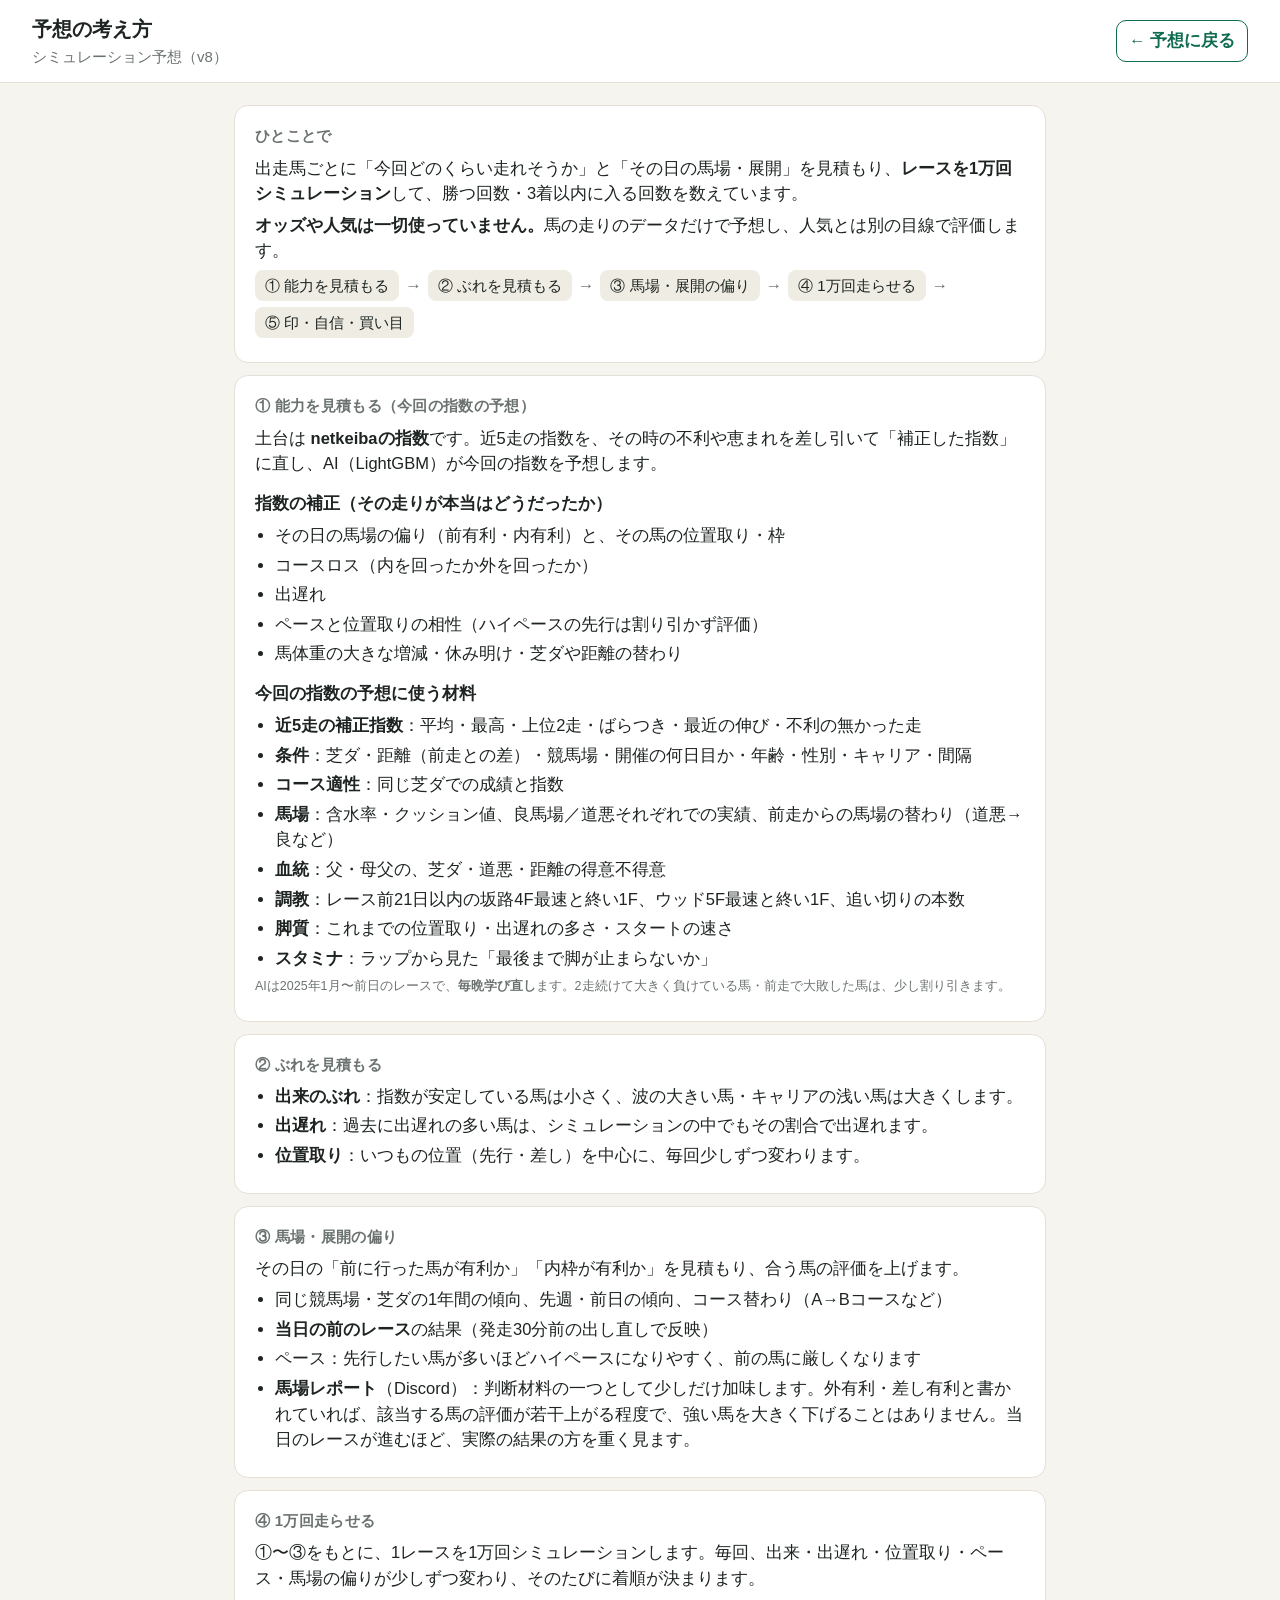
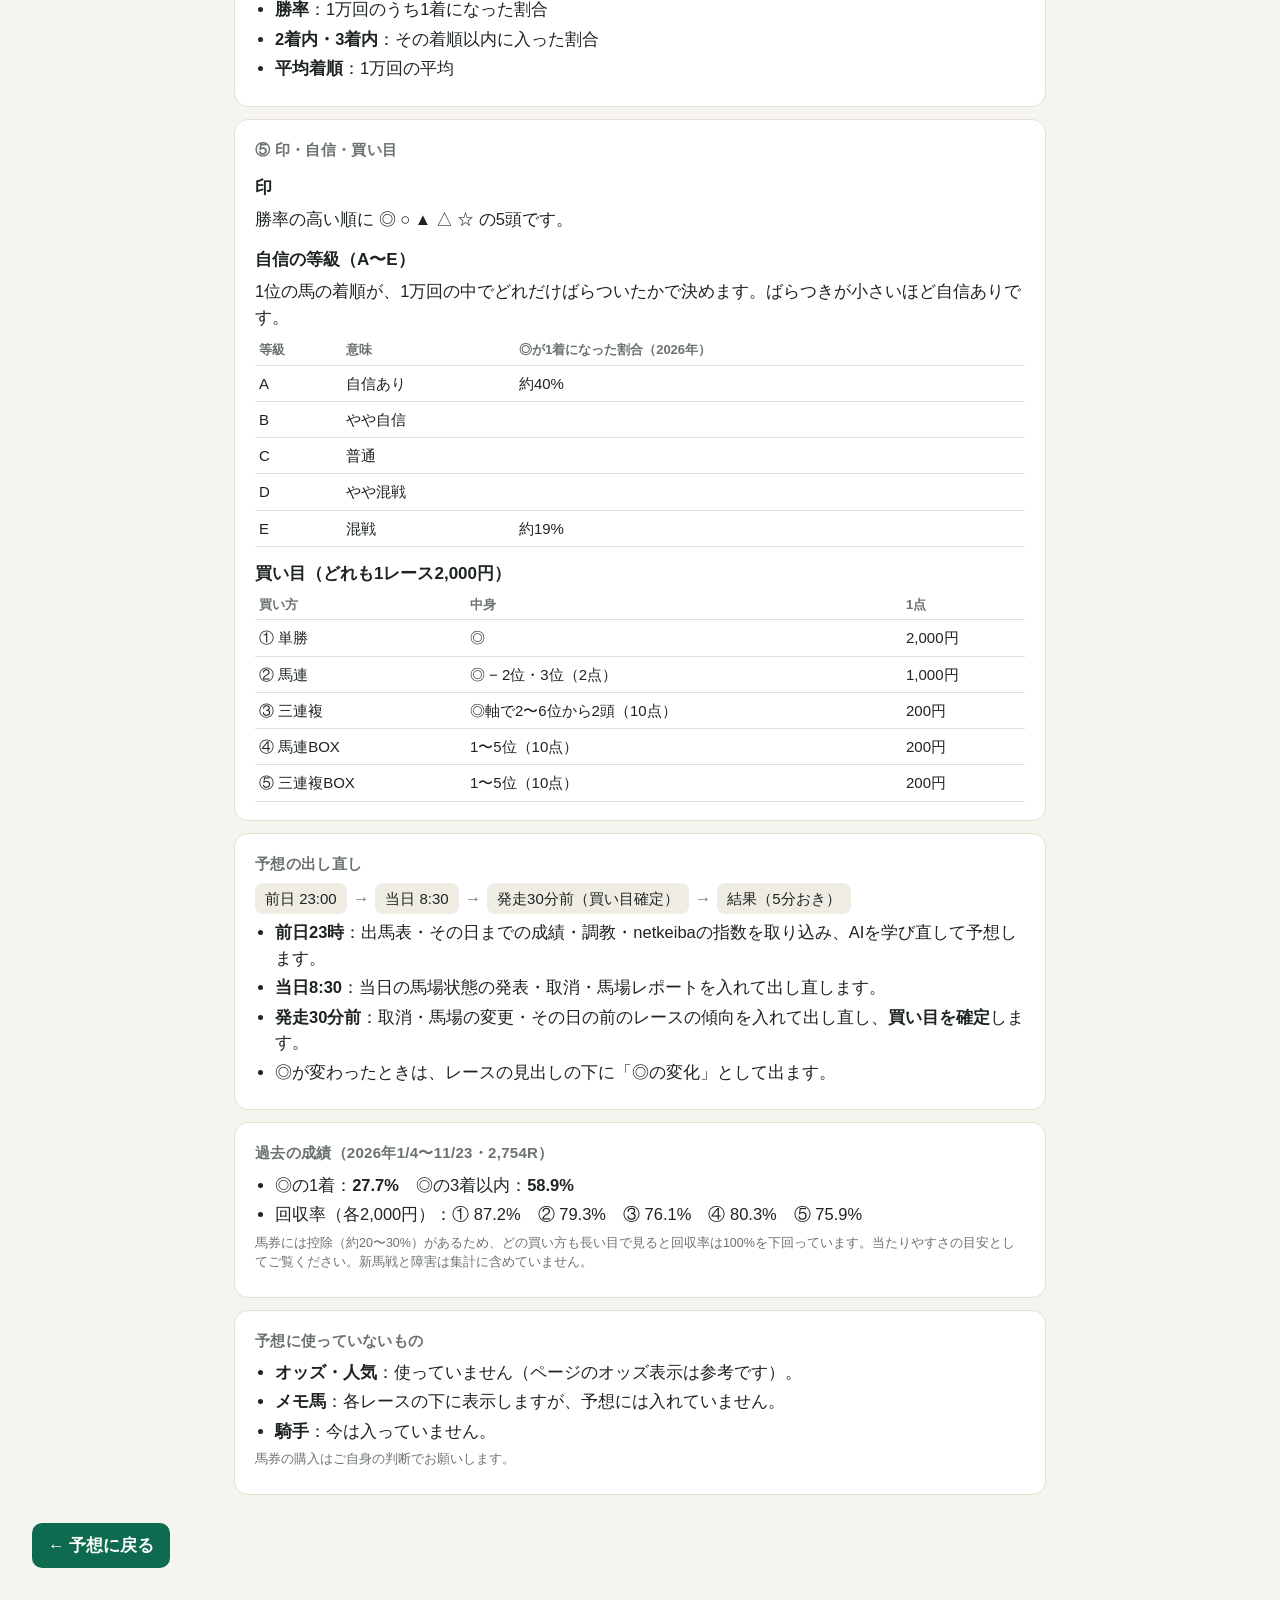
==== howto.html @ f902d4d5 "20261123 2026-11-26 19:58" ====
<!doctype html>
<html lang="ja">
<head>
<meta charset="utf-8">
<meta name="viewport" content="width=device-width,initial-scale=1,viewport-fit=cover">
<meta name="robots" content="noindex,nofollow">
<title>予想の考え方</title>
<link rel="stylesheet" href="style.css?v=1126o">
<style>
  .howto main{display:block;max-width:860px}
  .howto .card p{margin:6px 0}
  .howto .card ul{margin:6px 0;padding-left:20px}
  .howto .card li{margin:4px 0}
  .howto .card h3{font-size:15px;margin:14px 0 4px}
  .howto .flow{display:flex;gap:6px;flex-wrap:wrap;align-items:center;margin:6px 0}
  .howto .flow span{background:var(--chip);border-radius:8px;padding:4px 10px;font-size:13.5px}
  .howto .flow i{font-style:normal;color:var(--muted)}
  .howto table.pt td,.howto table.pt th{text-align:left}
  @media (min-width:1000px){.howto .card h3{font-size:17px}.howto .flow span{font-size:15px}}
</style>
</head>
<body class="howto">
<header class="top">
  <div><div style="font-size:20px;font-weight:800">予想の考え方</div><div class="date">シミュレーション予想（v8）</div></div>
  <div class="row"><a href="index.html" class="btn ghost">← 予想に戻る</a></div>
</header>
<main>

<section class="card">
  <h2>ひとことで</h2>
  <p>出走馬ごとに「今回どのくらい走れそうか」と「その日の馬場・展開」を見積もり、<b>レースを1万回シミュレーション</b>して、勝つ回数・3着以内に入る回数を数えています。</p>
  <p><b>オッズや人気は一切使っていません。</b>馬の走りのデータだけで予想し、人気とは別の目線で評価します。</p>
  <div class="flow"><span>① 能力を見積もる</span><i>→</i><span>② ぶれを見積もる</span><i>→</i><span>③ 馬場・展開の偏り</span><i>→</i><span>④ 1万回走らせる</span><i>→</i><span>⑤ 印・自信・買い目</span></div>
</section>

<section class="card">
  <h2>① 能力を見積もる（今回の指数の予想）</h2>
  <p>土台は <b>netkeibaの指数</b>です。近5走の指数を、その時の不利や恵まれを差し引いて「補正した指数」に直し、AI（LightGBM）が今回の指数を予想します。</p>
  <h3>指数の補正（その走りが本当はどうだったか）</h3>
  <ul>
    <li>その日の馬場の偏り（前有利・内有利）と、その馬の位置取り・枠</li>
    <li>コースロス（内を回ったか外を回ったか）</li>
    <li>出遅れ</li>
    <li>ペースと位置取りの相性（ハイペースの先行は割り引かず評価）</li>
    <li>馬体重の大きな増減・休み明け・芝ダや距離の替わり</li>
  </ul>
  <h3>今回の指数の予想に使う材料</h3>
  <ul>
    <li><b>近5走の補正指数</b>：平均・最高・上位2走・ばらつき・最近の伸び・不利の無かった走</li>
    <li><b>条件</b>：芝ダ・距離（前走との差）・競馬場・開催の何日目か・年齢・性別・キャリア・間隔</li>
    <li><b>コース適性</b>：同じ芝ダでの成績と指数</li>
    <li><b>馬場</b>：含水率・クッション値、良馬場／道悪それぞれでの実績、前走からの馬場の替わり（道悪→良など）</li>
    <li><b>血統</b>：父・母父の、芝ダ・道悪・距離の得意不得意</li>
    <li><b>調教</b>：レース前21日以内の坂路4F最速と終い1F、ウッド5F最速と終い1F、追い切りの本数</li>
    <li><b>脚質</b>：これまでの位置取り・出遅れの多さ・スタートの速さ</li>
    <li><b>スタミナ</b>：ラップから見た「最後まで脚が止まらないか」</li>
  </ul>
  <p class="muted">AIは2025年1月〜前日のレースで、<b>毎晩学び直し</b>ます。2走続けて大きく負けている馬・前走で大敗した馬は、少し割り引きます。</p>
</section>

<section class="card">
  <h2>② ぶれを見積もる</h2>
  <ul>
    <li><b>出来のぶれ</b>：指数が安定している馬は小さく、波の大きい馬・キャリアの浅い馬は大きくします。</li>
    <li><b>出遅れ</b>：過去に出遅れの多い馬は、シミュレーションの中でもその割合で出遅れます。</li>
    <li><b>位置取り</b>：いつもの位置（先行・差し）を中心に、毎回少しずつ変わります。</li>
  </ul>
</section>

<section class="card">
  <h2>③ 馬場・展開の偏り</h2>
  <p>その日の「前に行った馬が有利か」「内枠が有利か」を見積もり、合う馬の評価を上げます。</p>
  <ul>
    <li>同じ競馬場・芝ダの1年間の傾向、先週・前日の傾向、コース替わり（A→Bコースなど）</li>
    <li><b>当日の前のレース</b>の結果（発走30分前の出し直しで反映）</li>
    <li>ペース：先行したい馬が多いほどハイペースになりやすく、前の馬に厳しくなります</li>
    <li><b>馬場レポート</b>（Discord）：判断材料の一つとして少しだけ加味します。外有利・差し有利と書かれていれば、該当する馬の評価が若干上がる程度で、強い馬を大きく下げることはありません。当日のレースが進むほど、実際の結果の方を重く見ます。</li>
  </ul>
</section>

<section class="card">
  <h2>④ 1万回走らせる</h2>
  <p>①〜③をもとに、1レースを1万回シミュレーションします。毎回、出来・出遅れ・位置取り・ペース・馬場の偏りが少しずつ変わり、そのたびに着順が決まります。</p>
  <ul>
    <li><b>勝率</b>：1万回のうち1着になった割合</li>
    <li><b>2着内・3着内</b>：その着順以内に入った割合</li>
    <li><b>平均着順</b>：1万回の平均</li>
  </ul>
</section>

<section class="card">
  <h2>⑤ 印・自信・買い目</h2>
  <h3>印</h3>
  <p>勝率の高い順に ◎ ○ ▲ △ ☆ の5頭です。</p>
  <h3>自信の等級（A〜E）</h3>
  <p>1位の馬の着順が、1万回の中でどれだけばらついたかで決めます。ばらつきが小さいほど自信ありです。</p>
  <div class="scroll"><table class="pt">
    <tr><th>等級</th><th>意味</th><th>◎が1着になった割合（2026年）</th></tr>
    <tr><td>A</td><td>自信あり</td><td>約40%</td></tr>
    <tr><td>B</td><td>やや自信</td><td></td></tr>
    <tr><td>C</td><td>普通</td><td></td></tr>
    <tr><td>D</td><td>やや混戦</td><td></td></tr>
    <tr><td>E</td><td>混戦</td><td>約19%</td></tr>
  </table></div>
  <h3>買い目（どれも1レース2,000円）</h3>
  <div class="scroll"><table class="pt">
    <tr><th>買い方</th><th>中身</th><th>1点</th></tr>
    <tr><td>① 単勝</td><td>◎</td><td>2,000円</td></tr>
    <tr><td>② 馬連</td><td>◎ − 2位・3位（2点）</td><td>1,000円</td></tr>
    <tr><td>③ 三連複</td><td>◎軸で2〜6位から2頭（10点）</td><td>200円</td></tr>
    <tr><td>④ 馬連BOX</td><td>1〜5位（10点）</td><td>200円</td></tr>
    <tr><td>⑤ 三連複BOX</td><td>1〜5位（10点）</td><td>200円</td></tr>
  </table></div>
</section>

<section class="card">
  <h2>予想の出し直し</h2>
  <div class="flow"><span>前日 23:00</span><i>→</i><span>当日 8:30</span><i>→</i><span>発走30分前（買い目確定）</span><i>→</i><span>結果（5分おき）</span></div>
  <ul>
    <li><b>前日23時</b>：出馬表・その日までの成績・調教・netkeibaの指数を取り込み、AIを学び直して予想します。</li>
    <li><b>当日8:30</b>：当日の馬場状態の発表・取消・馬場レポートを入れて出し直します。</li>
    <li><b>発走30分前</b>：取消・馬場の変更・その日の前のレースの傾向を入れて出し直し、<b>買い目を確定</b>します。</li>
    <li>◎が変わったときは、レースの見出しの下に「◎の変化」として出ます。</li>
  </ul>
</section>

<section class="card">
  <h2>過去の成績（2026年1/4〜11/23・2,754R）</h2>
  <ul>
    <li>◎の1着：<b>27.7%</b>　◎の3着以内：<b>58.9%</b></li>
    <li>回収率（各2,000円）：① 87.2%　② 79.3%　③ 76.1%　④ 80.3%　⑤ 75.9%</li>
  </ul>
  <p class="muted">馬券には控除（約20〜30%）があるため、どの買い方も長い目で見ると回収率は100%を下回っています。当たりやすさの目安としてご覧ください。新馬戦と障害は集計に含めていません。</p>
</section>

<section class="card">
  <h2>予想に使っていないもの</h2>
  <ul>
    <li><b>オッズ・人気</b>：使っていません（ページのオッズ表示は参考です）。</li>
    <li><b>メモ馬</b>：各レースの下に表示しますが、予想には入れていません。</li>
    <li><b>騎手</b>：今は入っていません。</li>
  </ul>
  <p class="muted">馬券の購入はご自身の判断でお願いします。</p>
</section>

</main>
<footer class="foot"><a href="index.html" class="btn">← 予想に戻る</a></footer>
</body>
</html>
---- style.css ----
:root{
  --bg:#f6f4ef; --card:#ffffff; --ink:#1d2421; --muted:#6b736f; --line:#e4e0d6;
  --accent:#0f6b4f; --accent-soft:#e3f1ea; --warn:#b4541a; --warn-soft:#fbeee4; --hit:#b8860b; --hit-soft:#fff6d8;
  --bar:#0f6b4f; --bar2:#9ccab5; --chip:#efece4;
  --gA:#0f6b4f; --gB:#3d8b5f; --gC:#8a8f3c; --gD:#c07a2c; --gE:#b4431a;
}
@media (prefers-color-scheme: dark){
  :root:not([data-theme="light"]){
    --bg:#121614; --card:#1b201e; --ink:#e8ece9; --muted:#9aa39e; --line:#2c3330;
    --accent:#5fc59a; --accent-soft:#1f3a2f; --warn:#f0a06a; --warn-soft:#3a2a1f; --hit:#f2c14e; --hit-soft:#3a321b;
    --bar:#5fc59a; --bar2:#2f5c48; --chip:#252b28;
  }
}
:root[data-theme="dark"]{
  --bg:#121614; --card:#1b201e; --ink:#e8ece9; --muted:#9aa39e; --line:#2c3330;
  --accent:#5fc59a; --accent-soft:#1f3a2f; --warn:#f0a06a; --warn-soft:#3a2a1f; --hit:#f2c14e; --hit-soft:#3a321b;
  --bar:#5fc59a; --bar2:#2f5c48; --chip:#252b28;
}
*{box-sizing:border-box}
html,body{margin:0;background:var(--bg);color:var(--ink);font-family:-apple-system,BlinkMacSystemFont,"Hiragino Sans","Yu Gothic UI","Meiryo",sans-serif;font-size:15px;line-height:1.55}
a{color:var(--accent)}
.pad{padding:12px 16px}
.muted{color:var(--muted);font-size:12.5px}
.row{display:flex;gap:10px;align-items:center;flex-wrap:wrap}
.top{position:sticky;top:0;z-index:5;display:flex;justify-content:space-between;align-items:center;gap:12px;padding:10px 16px;background:var(--card);border-bottom:1px solid var(--line)}
.clock{font-size:24px;font-weight:700;font-variant-numeric:tabular-nums;letter-spacing:.5px}
.date{font-size:12px;color:var(--muted)}
.next{text-align:right;font-size:13px}
.next .lab{display:block;font-size:11px;color:var(--muted)}
.next b{font-size:15px}
.next .cd{display:block;color:var(--accent);font-weight:700;font-variant-numeric:tabular-nums}
.venues,.rnums{display:flex;gap:6px;overflow-x:auto;padding:10px 16px 0;scrollbar-width:none}
.venues::-webkit-scrollbar,.rnums::-webkit-scrollbar{display:none}
.venues button,.rnums button{flex:0 0 auto;border:1px solid var(--line);background:var(--card);color:var(--ink);border-radius:999px;padding:6px 14px;font-size:14px;cursor:pointer}
.rnums button{padding:5px 10px;min-width:44px;font-variant-numeric:tabular-nums}
.rnums button small{display:block;font-size:10px;color:var(--muted);line-height:1}
.venues button.on,.rnums button.on{background:var(--accent);border-color:var(--accent);color:#fff}
.rnums button.on small{color:#e7f5ee}
.rnums button.done{opacity:.55}
main{max-width:760px;margin:0 auto;padding:6px 0 10px;min-width:0}
body{overflow-x:hidden}
.card{min-width:0;overflow:hidden}
.card{background:var(--card);border:1px solid var(--line);border-radius:14px;margin:12px 12px;padding:14px 14px}
.card h2{font-size:13px;color:var(--muted);margin:0 0 8px;font-weight:600;letter-spacing:.3px}
.race-h{display:flex;justify-content:space-between;gap:10px;align-items:flex-start}
.race-h .rt{font-size:21px;font-weight:800;line-height:1.25}
.race-h .rs{font-size:13.5px;color:var(--muted);margin-top:2px}
.grade{flex:0 0 auto;text-align:center;border-radius:12px;padding:6px 10px;color:#fff;min-width:64px}
.grade b{display:block;font-size:26px;line-height:1}
.grade span{font-size:10.5px;opacity:.95}
.gA{background:var(--gA)}.gB{background:var(--gB)}.gC{background:var(--gC)}.gD{background:var(--gD)}.gE{background:var(--gE)}
.stage{display:inline-block;margin-top:8px;font-size:12px;padding:3px 9px;border-radius:999px;background:var(--accent-soft);color:var(--accent);font-weight:600}
.stage.morning{background:var(--warn-soft);color:var(--warn)}
.note{margin-top:6px;font-size:12.5px;color:var(--warn)}
.pick{display:grid;grid-template-columns:30px 30px minmax(0,1fr) auto;gap:8px;align-items:center;padding:7px 0;border-top:1px solid var(--line)}
.pick:first-of-type{border-top:0}
.mk{font-size:20px;font-weight:800;text-align:center;color:var(--accent)}
.wk{display:inline-flex;align-items:center;justify-content:center;width:28px;height:28px;border-radius:6px;font-weight:800;font-size:14px;border:1px solid #0002}
.w1{background:#fff;color:#111}.w2{background:#222;color:#fff}.w3{background:#d8343a;color:#fff}.w4{background:#2d63c8;color:#fff}
.w5{background:#f3d23a;color:#111}.w6{background:#2e9b52;color:#fff}.w7{background:#f08a24;color:#111}.w8{background:#f2a7c3;color:#111}.w0{background:var(--chip);color:var(--ink)}
.nm{font-weight:700;overflow:hidden;text-overflow:ellipsis;white-space:nowrap}
.nm small{display:block;font-weight:400;color:var(--muted);font-size:11.5px}
.pr{text-align:right;font-variant-numeric:tabular-nums;font-size:13px;white-space:nowrap}
.pr b{font-size:16px}
.bar{height:5px;background:var(--chip);border-radius:3px;overflow:hidden;margin-top:3px}
.bar i{display:block;height:100%;background:var(--bar)}
.bet{border-top:1px solid var(--line);padding:9px 0}
.bet:first-of-type{border-top:0}
.bet .bh{display:flex;justify-content:space-between;gap:8px;align-items:baseline}
.bet .bh b{font-size:15px}
.bet .pts{margin-top:4px;font-variant-numeric:tabular-nums;font-size:14px;word-break:break-word}
.bet .pts span{display:inline-block;background:var(--chip);border-radius:6px;padding:1px 7px;margin:2px 4px 2px 0}
.bet .pts span.hit{background:var(--hit-soft);color:var(--hit);font-weight:800;outline:1px solid var(--hit)}
.bet .past{font-size:11.5px;color:var(--muted)}
.bet .ret{font-weight:800}
.bet .ret.win{color:var(--hit)}
.bet .ret.lose{color:var(--muted);font-weight:600}
ul.why{margin:0;padding-left:18px}
ul.why li{margin:4px 0}
ul.why li.w{color:var(--warn)}
table.pt{width:100%;border-collapse:collapse;font-variant-numeric:tabular-nums;font-size:13.5px}
table.pt th{font-size:11.5px;color:var(--muted);font-weight:600;text-align:right;padding:4px 4px;border-bottom:1px solid var(--line)}
table.pt td{padding:6px 4px;border-bottom:1px solid var(--line);text-align:right}
table.pt td.l,table.pt th.l{text-align:left}
table.pt td.nmc{text-align:left;max-width:150px;overflow:hidden;text-overflow:ellipsis;white-space:nowrap}
table.pt tr.top5 td{font-weight:600}
.res{display:flex;gap:8px;align-items:center;flex-wrap:wrap;font-variant-numeric:tabular-nums}
.res .o{font-size:13px;color:var(--muted)}
.course li{margin:4px 0}
.foot{max-width:760px;margin:0 auto;padding:6px 16px 40px}
.btn{display:inline-block;background:var(--accent);color:#fff;text-decoration:none;padding:10px 16px;border-radius:10px;font-weight:700}
.btn.ghost{background:transparent;color:var(--accent);border:1px solid var(--accent);padding:7px 12px}
.sel{font-size:15px;padding:6px 8px;border-radius:8px;border:1px solid var(--line);background:var(--card);color:var(--ink)}
.kpi{display:grid;grid-template-columns:repeat(auto-fit,minmax(140px,1fr));gap:8px}
.kpi div{background:var(--chip);border-radius:10px;padding:8px 10px}
.kpi b{display:block;font-size:20px;font-variant-numeric:tabular-nums}
.kpi span{font-size:12px;color:var(--muted)}
.plus{color:var(--accent)} .minus{color:var(--warn)}
.scroll{overflow-x:auto}
table.pt.h td,table.pt.h th{white-space:nowrap;padding:6px 5px}
table.pt.h td.l,table.pt.h th.l{position:sticky;left:0;background:var(--card);z-index:1;white-space:normal;min-width:92px;line-height:1.3}
table.pt.h td.l small{font-size:10.5px}
.memo{border-top:1px solid var(--line);padding:8px 0}
.memo:first-of-type{border-top:0}
.memo .mh{display:flex;align-items:center;gap:6px;flex-wrap:wrap}
.memo .star{color:var(--hit);font-size:13px}
.memo.pk{background:var(--hit-soft);border-radius:8px;padding:8px;margin:4px 0}
.memo .mt{font-size:13px;margin-top:4px}
.memo .mc{font-size:12.5px;color:var(--muted);margin-top:4px;line-height:1.6}
.daypick{display:inline-flex;align-items:center;gap:6px}.daypick .btn{padding:6px 10px}.daypick b{font-size:15px;min-width:2.2em}
table.pt tr[data-d]{cursor:pointer}
@media (max-width:440px){
  table.pt{font-size:12.5px}
  table.pt td,table.pt th{padding:5px 3px}
  table.pt td.nmc{max-width:78px}
  table.pt .wk{width:24px;height:24px;font-size:12.5px}
}
/* ---- 時計・締切（2026-11-26） ---- */
.clock{font-size:34px;line-height:1.1}
.next{max-width:62%}
.next .lab{font-size:11.5px;line-height:1.35}
.next .cd{font-size:26px;line-height:1.15;margin-top:2px}
.next .cd small{display:block;font-size:11px;font-weight:600;color:var(--muted)}
.next .cd.hot,.rclose.hot b{color:var(--warn)}
.rclose{margin-top:6px;font-size:13.5px;color:var(--muted);font-variant-numeric:tabular-nums}
.rclose b{color:var(--accent);font-size:16px;margin-left:2px}
.rclose.done b{color:var(--warn)}
/* ---- PC（横に広い画面）: 文字を大きく・2列 ---- */
@media (min-width:1000px){
  html,body{font-size:16.5px}
  .top{padding:14px 32px}
  .clock{font-size:56px;letter-spacing:1px}
  .date{font-size:15px}
  .next .lab{font-size:15px}
  .next .cd{font-size:44px}
  .next .cd small{font-size:14px}
  .venues,.rnums{max-width:1280px;margin:0 auto;padding:14px 24px 0}
  .venues button{font-size:16px;padding:8px 20px}
  .rnums button{font-size:16px;padding:7px 14px;min-width:60px}
  .rnums button small{font-size:12px}
  main{max-width:1280px;padding:10px 12px 10px;display:grid;grid-template-columns:minmax(0,1fr) minmax(0,1fr);gap:0 4px;align-items:start}
  main>p{grid-column:1/-1}
  .card{padding:18px 20px}
  .card h2{font-size:15px}
  .race-h .rt{font-size:28px}
  .race-h .rs{font-size:16px}
  .rclose{font-size:16px}.rclose b{font-size:22px}
  .grade{min-width:84px;padding:8px 12px}.grade b{font-size:34px}.grade span{font-size:12.5px}
  .stage{font-size:13.5px}
  .pr b{font-size:19px}.pr{font-size:14.5px}
  .nm{font-size:17px}.nm small{font-size:13px}
  .mk{font-size:24px}
  .bet .bh b{font-size:17px}.bet .pts{font-size:16px}.bet .past{font-size:13px}
  table.pt{font-size:15px}table.pt th{font-size:13px}
  table.pt td.nmc{max-width:200px}
  .memo .mt{font-size:15px}.memo .mc{font-size:14px}
  ul.why{font-size:15.5px}
  .foot{max-width:1280px;padding:6px 32px 40px}
  .kpi b{font-size:26px}
}
@media (min-width:1000px){.shushi main{display:block;max-width:1100px}}
.venues button.auto{border-style:dashed;color:var(--accent);border-color:var(--accent);font-weight:700}
.venues button.auto.on{border-style:solid;background:var(--accent-soft);color:var(--accent)}
.howto-l{font-size:12.5px;margin-left:6px;white-space:nowrap}@media (min-width:1000px){.howto-l{font-size:14px}}
.bell{margin-left:6px;border:1px solid var(--line);background:var(--card);color:var(--muted);border-radius:999px;padding:2px 10px;font-size:12px;cursor:pointer;vertical-align:middle}
.bell.on{border-color:var(--warn);color:var(--warn);font-weight:700;background:var(--warn-soft)}
@media (min-width:1000px){.bell{font-size:14px;padding:4px 14px}}
/* PC: 時計を真ん中に（左=日付とベル・中=時計・右=次のレースと締切） */
@media (min-width:1000px){
  .top{display:grid;grid-template-columns:1fr auto 1fr;align-items:center}
  .top .now{display:contents}
  .top .now .clock{grid-column:2;grid-row:1;text-align:center;font-size:72px}
  .top .now .date{grid-column:1;grid-row:1;font-size:17px}
  .top .next{grid-column:3;grid-row:1;justify-self:end;max-width:none}
  .shushi .top .now .clock,.howto .top .clock{font-size:56px}
}
@media (min-width:1000px){.howto .top{display:flex}}
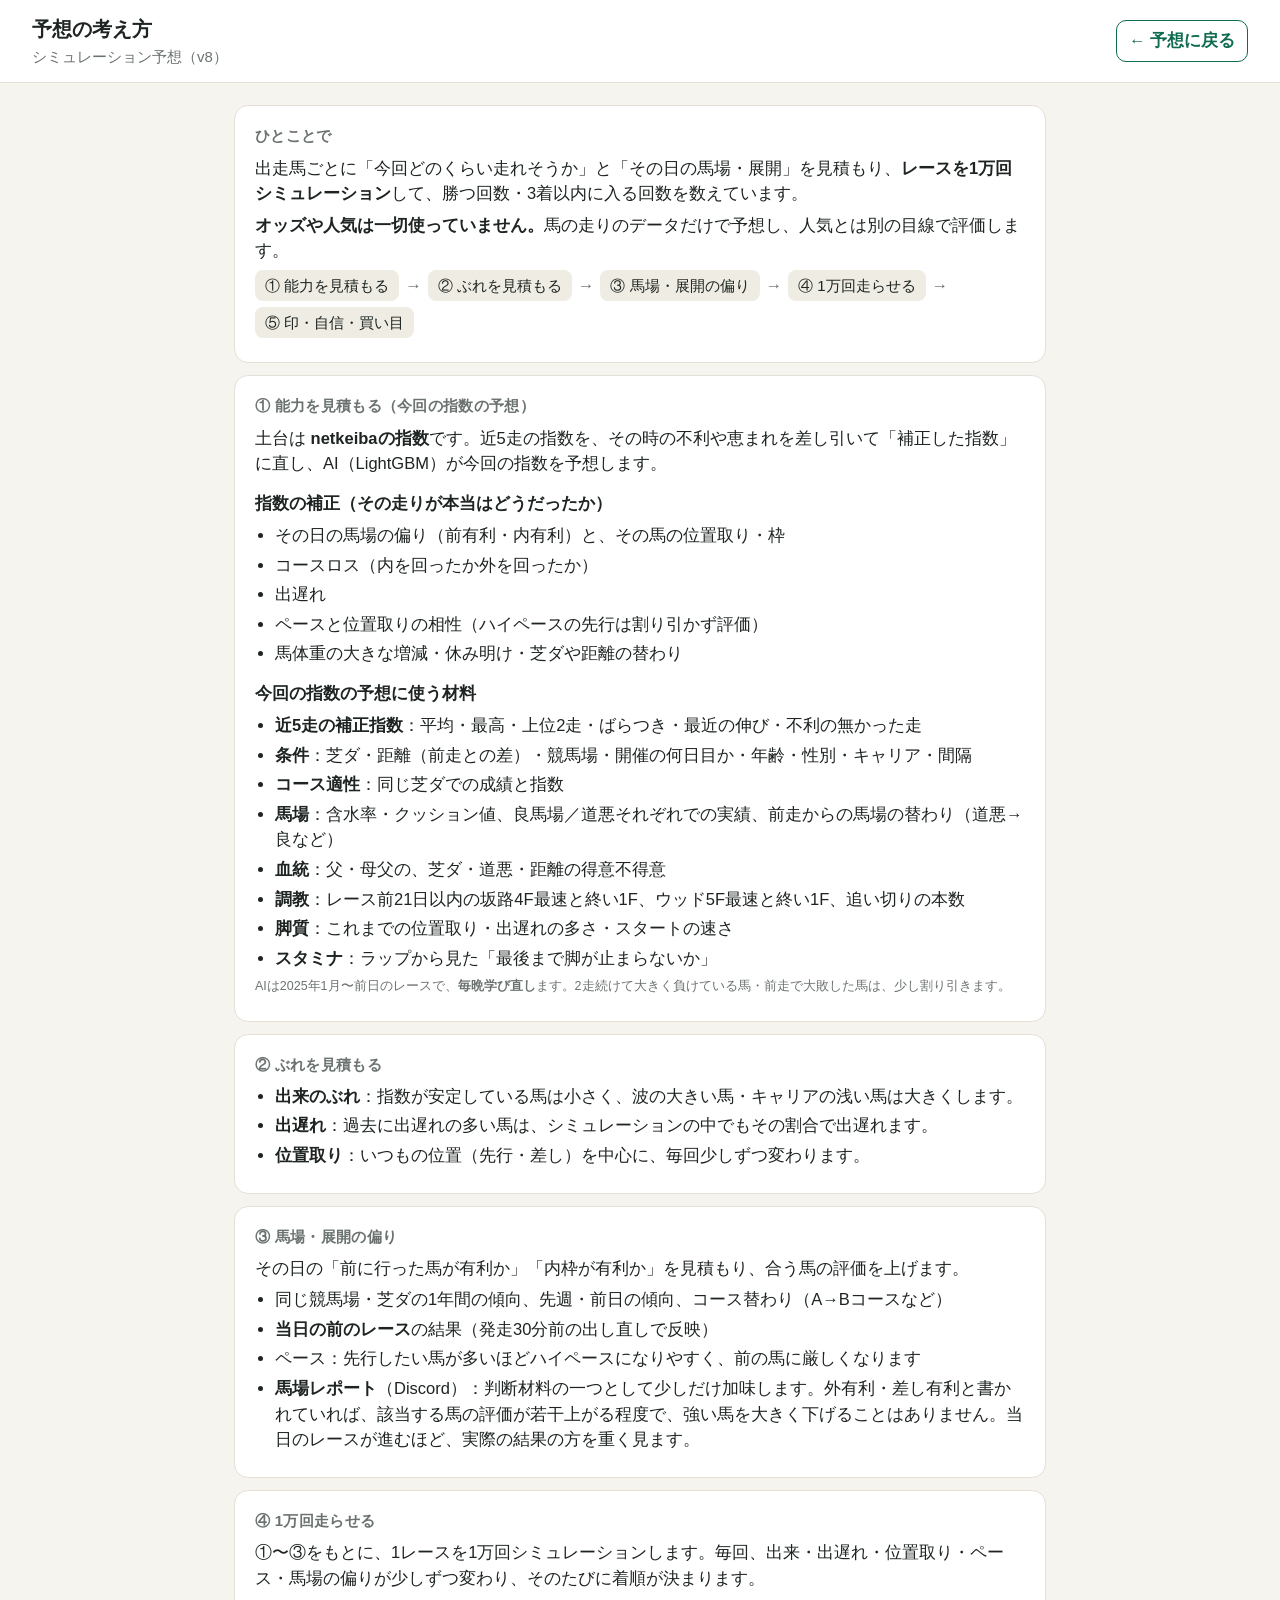
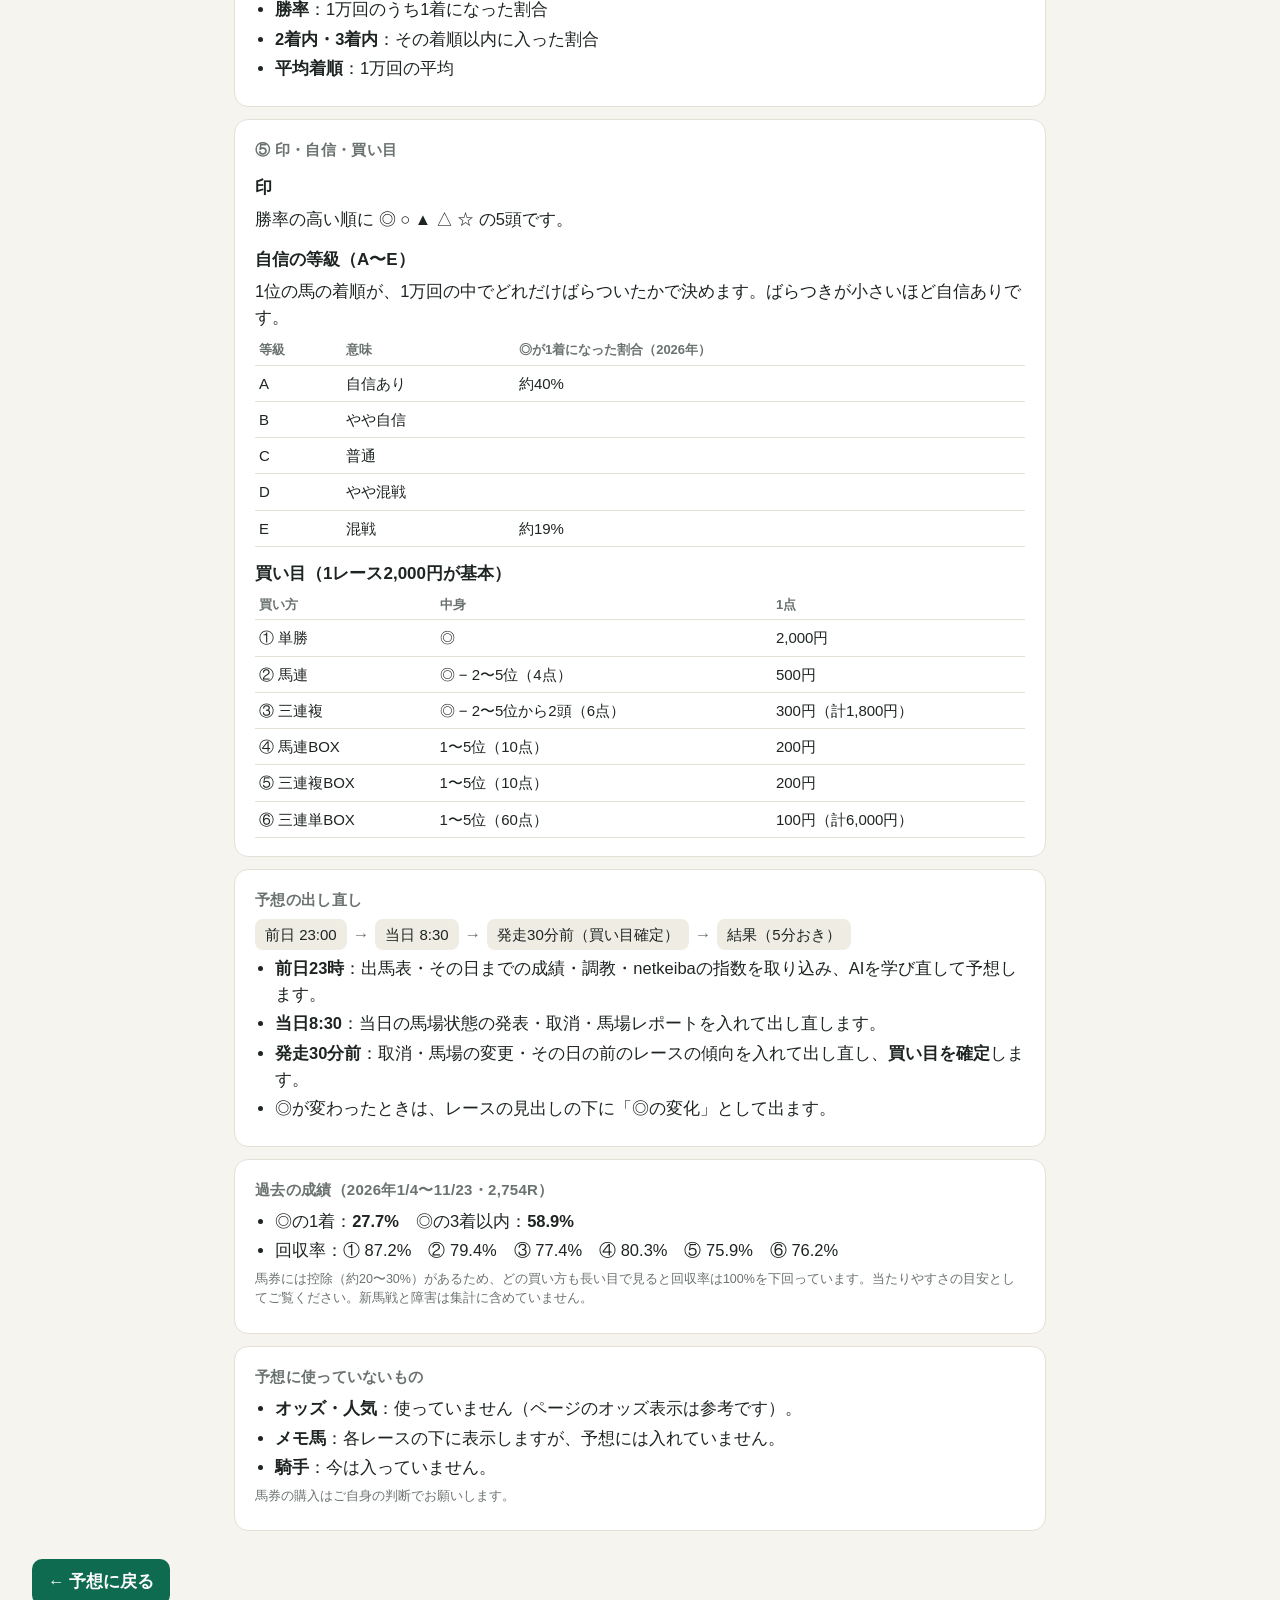
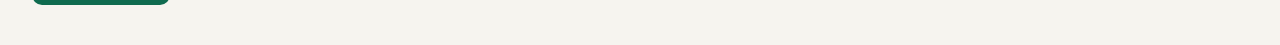
==== commit 667f479f: "20261123 2026-11-26 20:48" ====
--- a/howto.html
+++ b/howto.html
@@ -5,7 +5,7 @@
 <meta name="viewport" content="width=device-width,initial-scale=1,viewport-fit=cover">
 <meta name="robots" content="noindex,nofollow">
 <title>予想の考え方</title>
-<link rel="stylesheet" href="style.css?v=1126o">
+<link rel="stylesheet" href="style.css?v=1126t">
 <style>
   .howto main{display:block;max-width:860px}
   .howto .card p{margin:6px 0}
@@ -102,14 +102,15 @@
     <tr><td>D</td><td>やや混戦</td><td></td></tr>
     <tr><td>E</td><td>混戦</td><td>約19%</td></tr>
   </table></div>
-  <h3>買い目（どれも1レース2,000円）</h3>
+  <h3>買い目（1レース2,000円が基本）</h3>
   <div class="scroll"><table class="pt">
     <tr><th>買い方</th><th>中身</th><th>1点</th></tr>
     <tr><td>① 単勝</td><td>◎</td><td>2,000円</td></tr>
-    <tr><td>② 馬連</td><td>◎ − 2位・3位（2点）</td><td>1,000円</td></tr>
-    <tr><td>③ 三連複</td><td>◎軸で2〜6位から2頭（10点）</td><td>200円</td></tr>
+    <tr><td>② 馬連</td><td>◎ − 2〜5位（4点）</td><td>500円</td></tr>
+    <tr><td>③ 三連複</td><td>◎ − 2〜5位から2頭（6点）</td><td>300円（計1,800円）</td></tr>
     <tr><td>④ 馬連BOX</td><td>1〜5位（10点）</td><td>200円</td></tr>
     <tr><td>⑤ 三連複BOX</td><td>1〜5位（10点）</td><td>200円</td></tr>
+    <tr><td>⑥ 三連単BOX</td><td>1〜5位（60点）</td><td>100円（計6,000円）</td></tr>
   </table></div>
 </section>
 
@@ -128,7 +129,7 @@
   <h2>過去の成績（2026年1/4〜11/23・2,754R）</h2>
   <ul>
     <li>◎の1着：<b>27.7%</b>　◎の3着以内：<b>58.9%</b></li>
-    <li>回収率（各2,000円）：① 87.2%　② 79.3%　③ 76.1%　④ 80.3%　⑤ 75.9%</li>
+    <li>回収率：① 87.2%　② 79.4%　③ 77.4%　④ 80.3%　⑤ 75.9%　⑥ 76.2%</li>
   </ul>
   <p class="muted">馬券には控除（約20〜30%）があるため、どの買い方も長い目で見ると回収率は100%を下回っています。当たりやすさの目安としてご覧ください。新馬戦と障害は集計に含めていません。</p>
 </section>
--- a/style.css
+++ b/style.css
@@ -108,7 +108,7 @@
 .memo .mt{font-size:13px;margin-top:4px}
 .memo .mc{font-size:12.5px;color:var(--muted);margin-top:4px;line-height:1.6}
 .daypick{display:inline-flex;align-items:center;gap:6px}.daypick .btn{padding:6px 10px}.daypick b{font-size:15px;min-width:2.2em}
-table.pt tr[data-d]{cursor:pointer}
+
 @media (max-width:440px){
   table.pt{font-size:12.5px}
   table.pt td,table.pt th{padding:5px 3px}
@@ -175,3 +175,6 @@
   .shushi .top .now .clock,.howto .top .clock{font-size:56px}
 }
 @media (min-width:1000px){.howto .top{display:flex}}
+table.pt td small{font-size:10.5px}
+.tog .btn{padding:6px 11px;font-size:13px}@media (min-width:1000px){.tog .btn{font-size:15px;padding:7px 14px}}
+.gchip{display:inline-block;min-width:22px;text-align:center;border-radius:6px;color:#fff;font-weight:800;padding:0 5px}
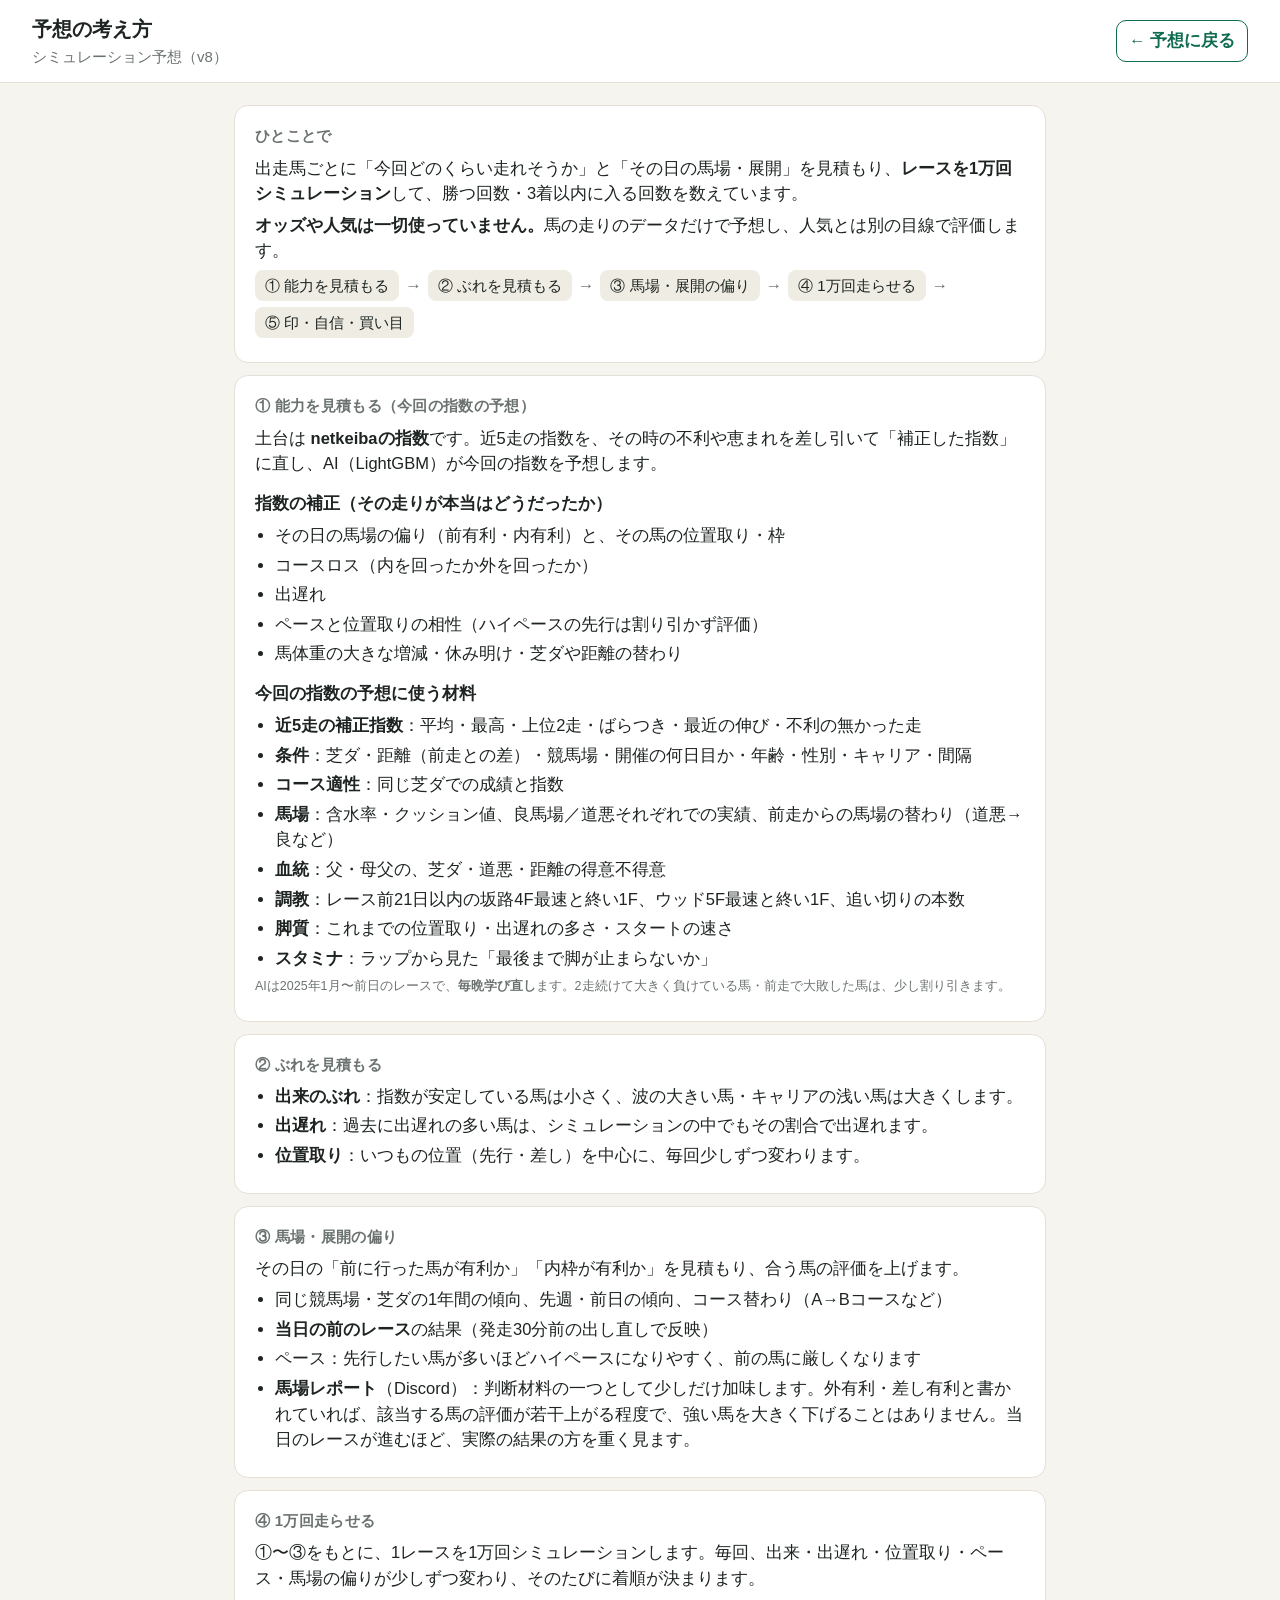
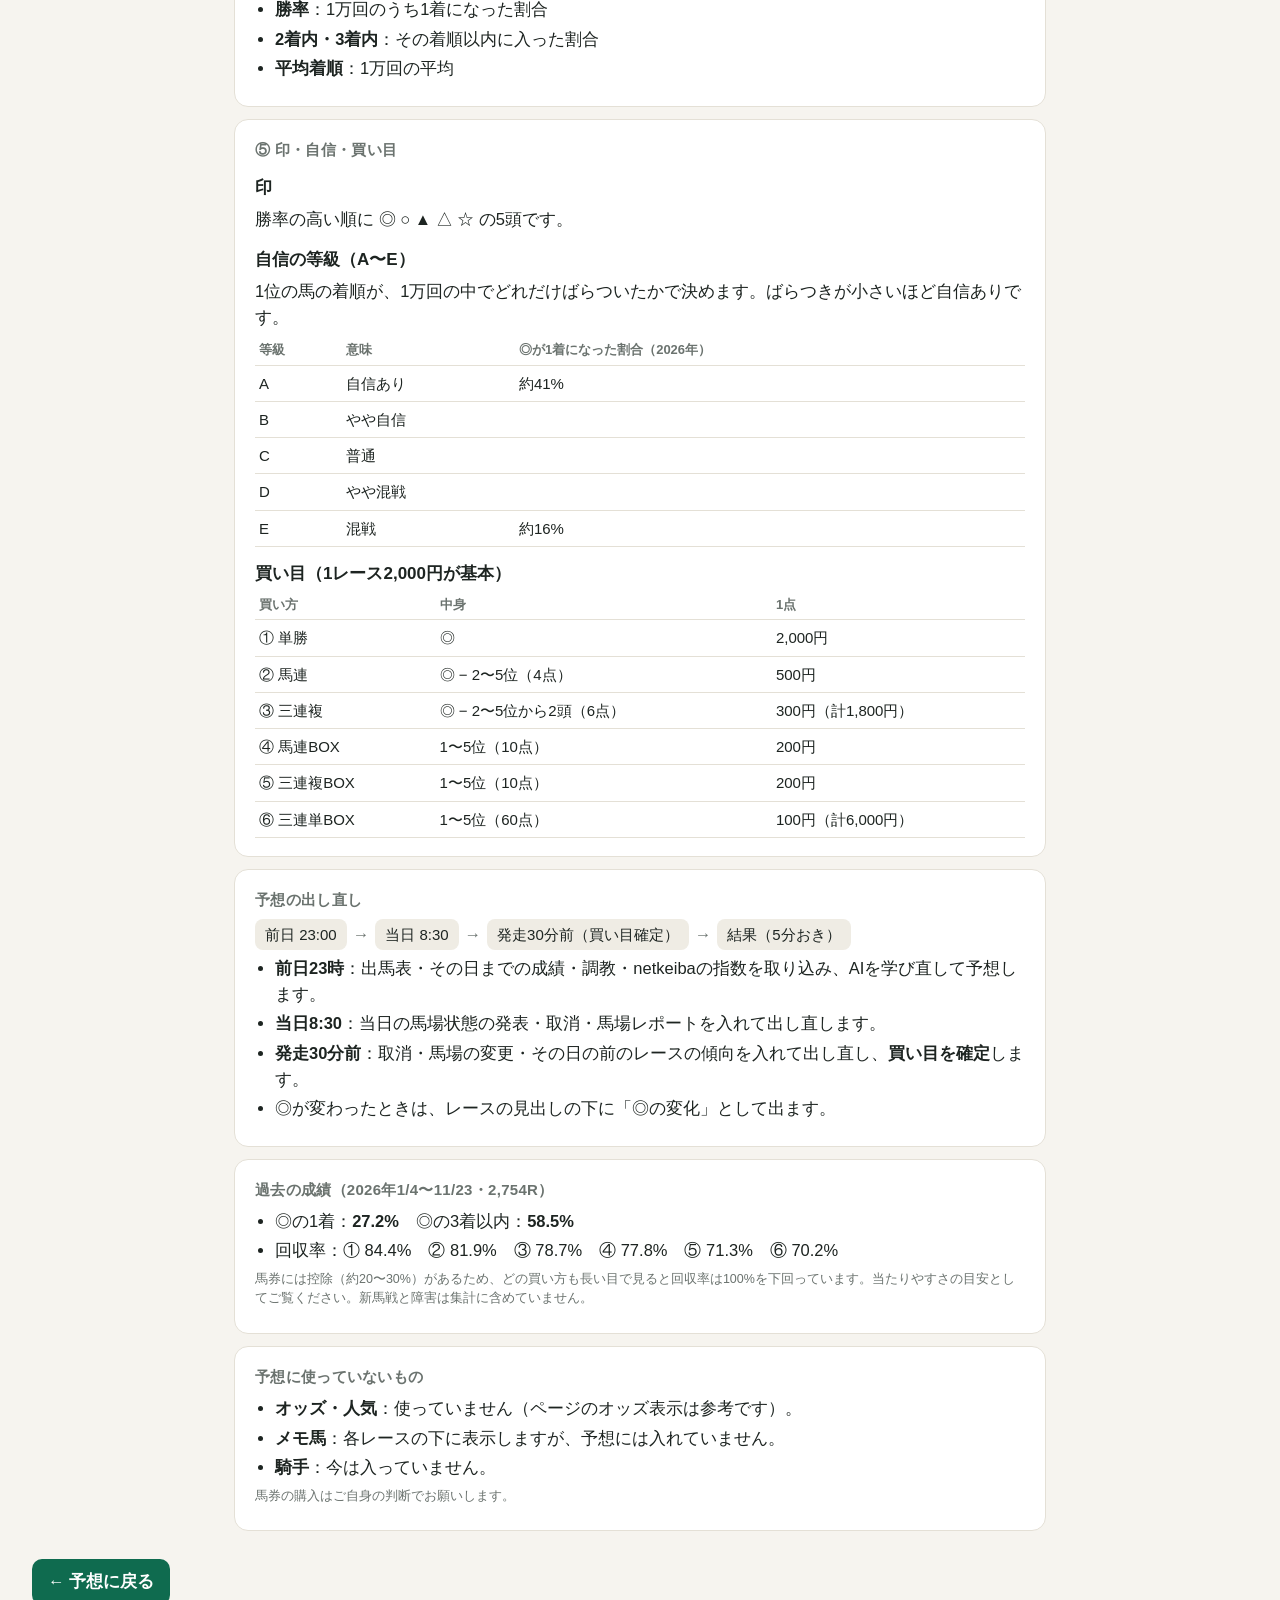
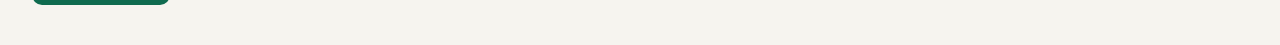
==== commit aca278fb: "20261123 2026-11-26 22:00" ====
--- a/howto.html
+++ b/howto.html
@@ -96,11 +96,11 @@
   <p>1位の馬の着順が、1万回の中でどれだけばらついたかで決めます。ばらつきが小さいほど自信ありです。</p>
   <div class="scroll"><table class="pt">
     <tr><th>等級</th><th>意味</th><th>◎が1着になった割合（2026年）</th></tr>
-    <tr><td>A</td><td>自信あり</td><td>約40%</td></tr>
+    <tr><td>A</td><td>自信あり</td><td>約41%</td></tr>
     <tr><td>B</td><td>やや自信</td><td></td></tr>
     <tr><td>C</td><td>普通</td><td></td></tr>
     <tr><td>D</td><td>やや混戦</td><td></td></tr>
-    <tr><td>E</td><td>混戦</td><td>約19%</td></tr>
+    <tr><td>E</td><td>混戦</td><td>約16%</td></tr>
   </table></div>
   <h3>買い目（1レース2,000円が基本）</h3>
   <div class="scroll"><table class="pt">
@@ -128,8 +128,8 @@
 <section class="card">
   <h2>過去の成績（2026年1/4〜11/23・2,754R）</h2>
   <ul>
-    <li>◎の1着：<b>27.7%</b>　◎の3着以内：<b>58.9%</b></li>
-    <li>回収率：① 87.2%　② 79.4%　③ 77.4%　④ 80.3%　⑤ 75.9%　⑥ 76.2%</li>
+    <li>◎の1着：<b>27.2%</b>　◎の3着以内：<b>58.5%</b></li>
+    <li>回収率：① 84.4%　② 81.9%　③ 78.7%　④ 77.8%　⑤ 71.3%　⑥ 70.2%</li>
   </ul>
   <p class="muted">馬券には控除（約20〜30%）があるため、どの買い方も長い目で見ると回収率は100%を下回っています。当たりやすさの目安としてご覧ください。新馬戦と障害は集計に含めていません。</p>
 </section>
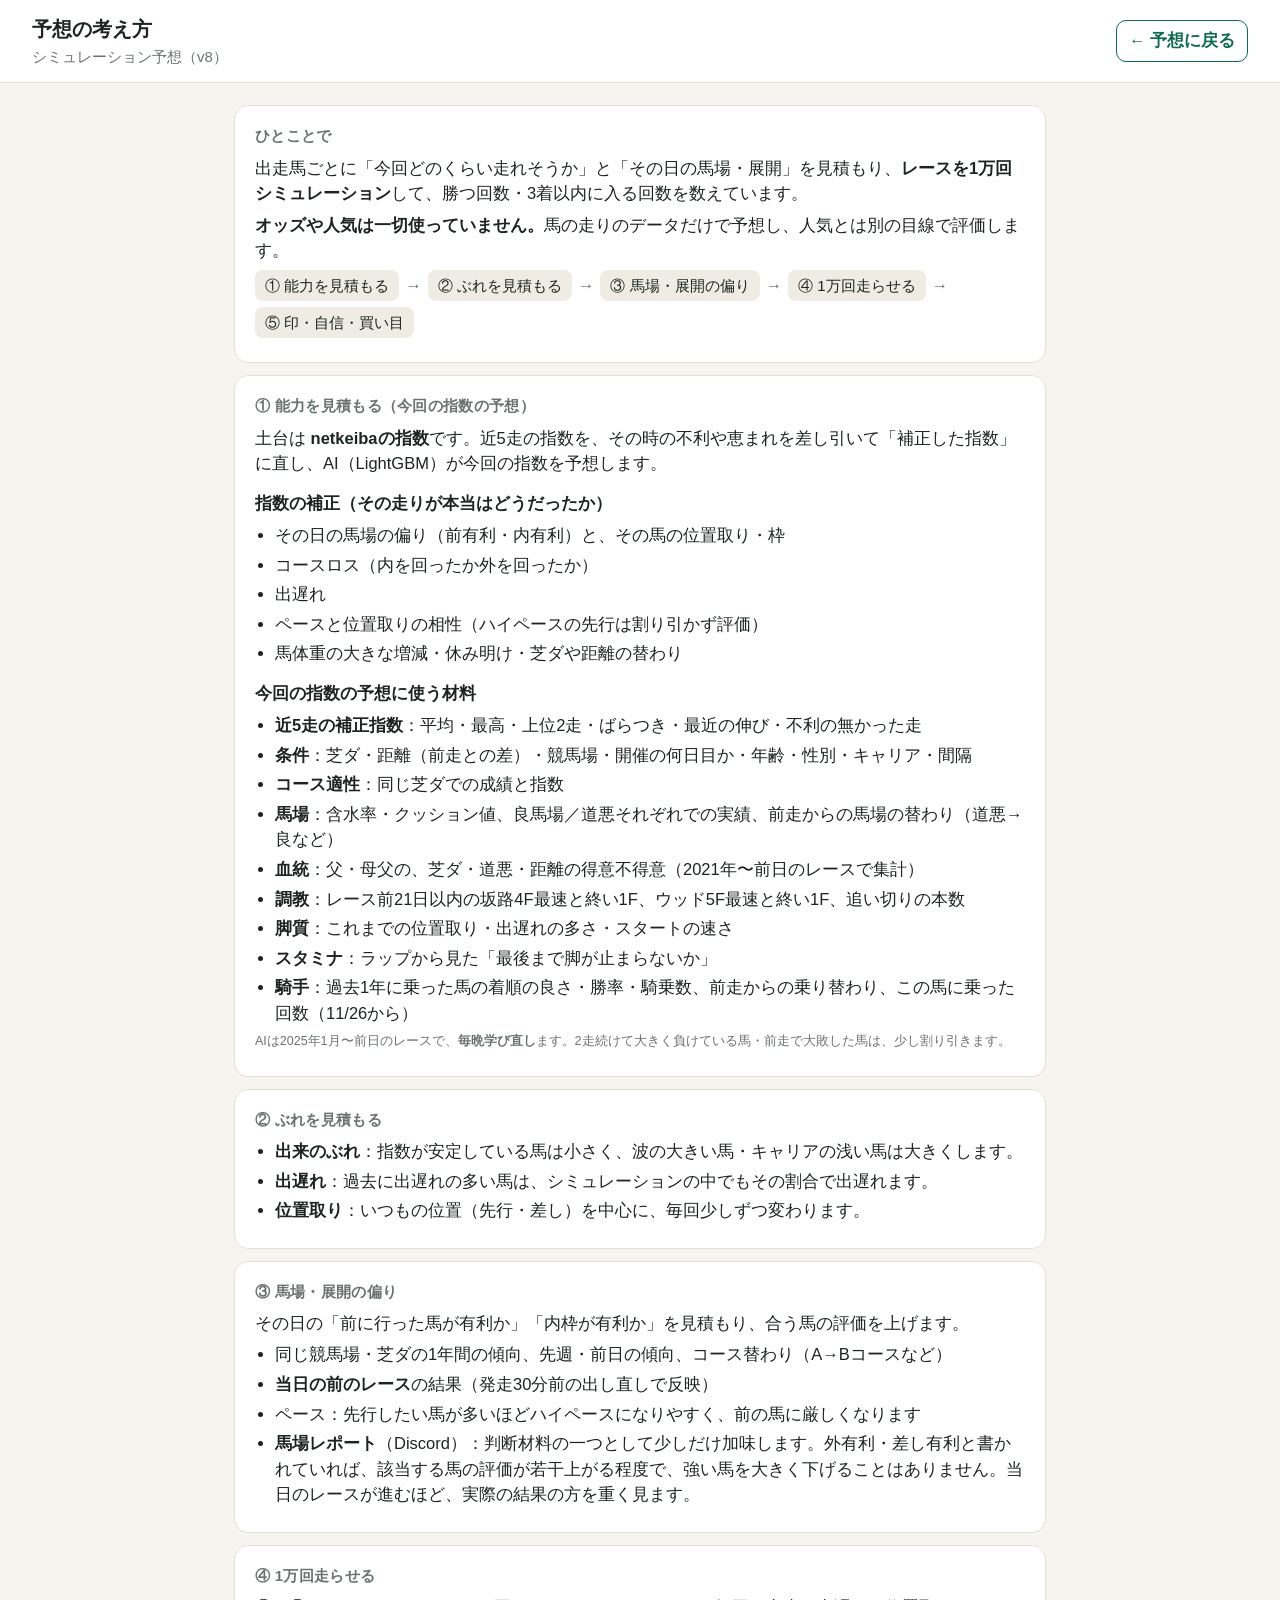
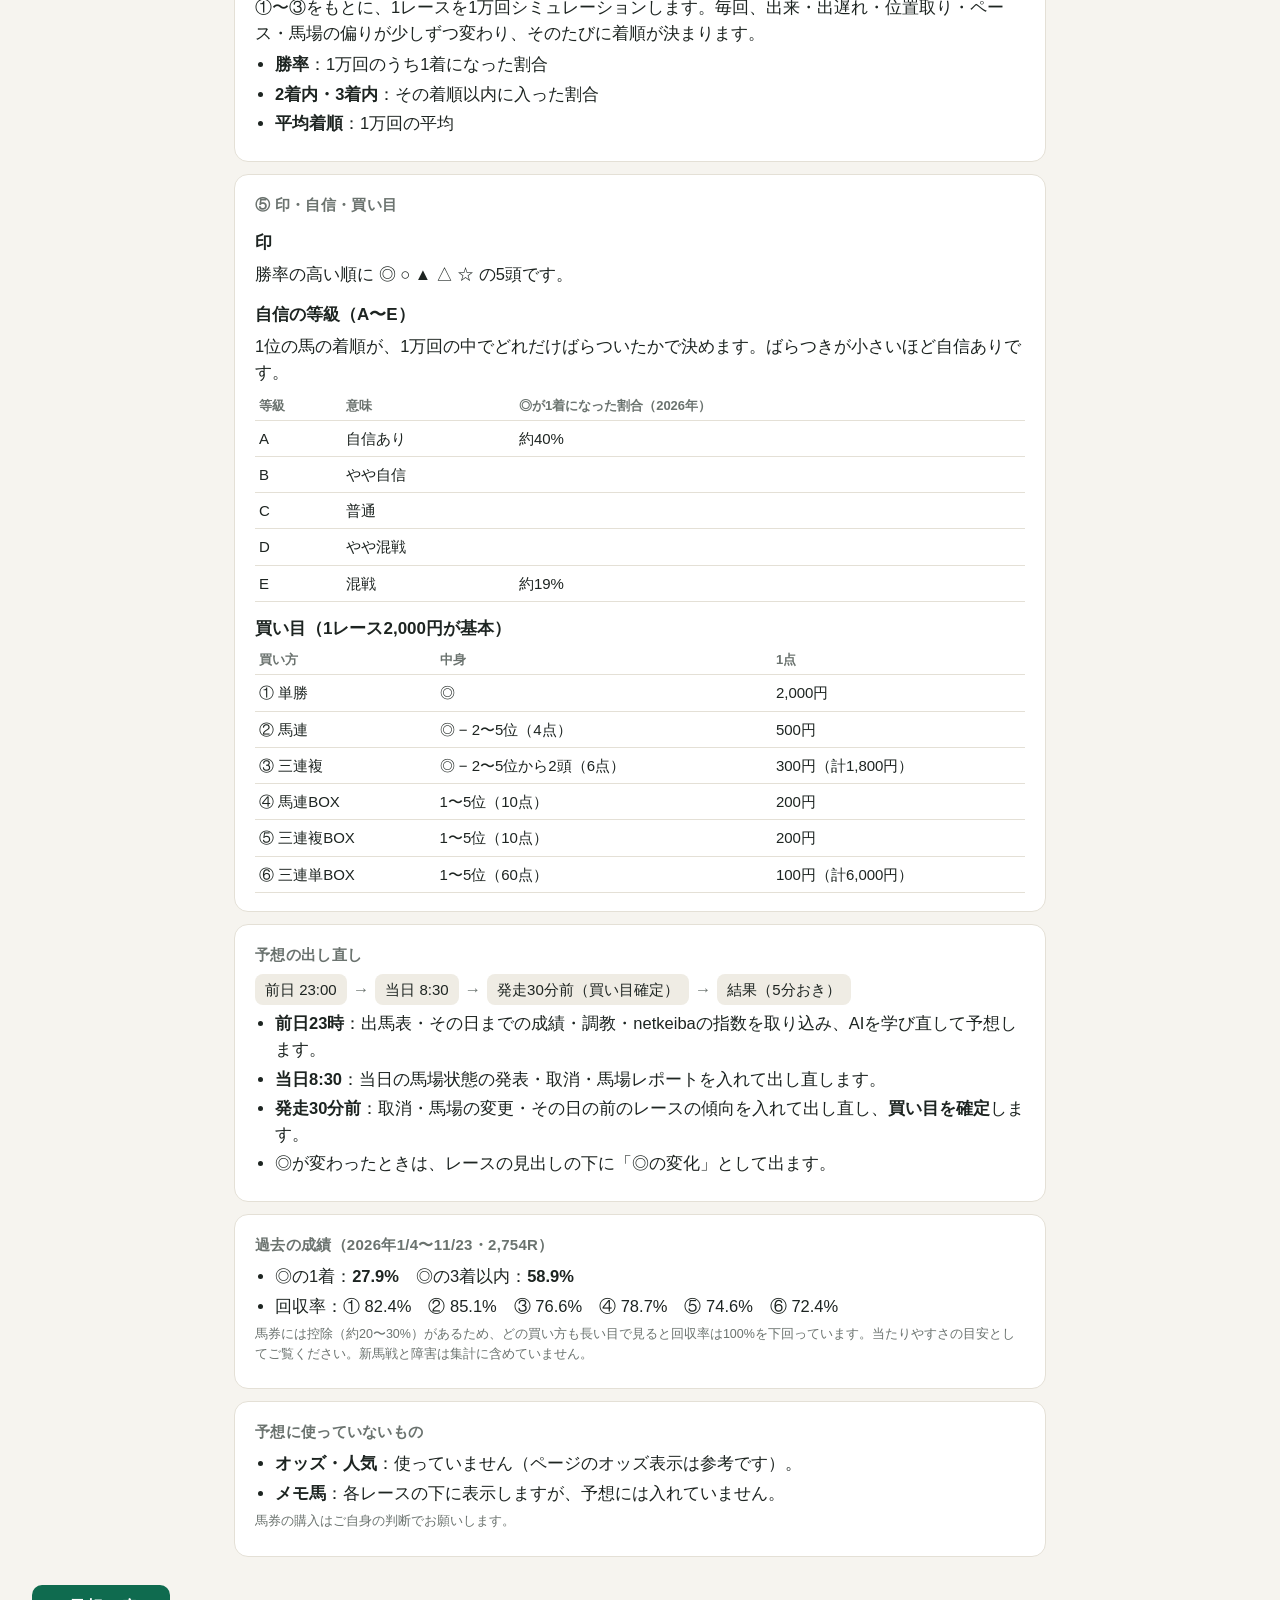
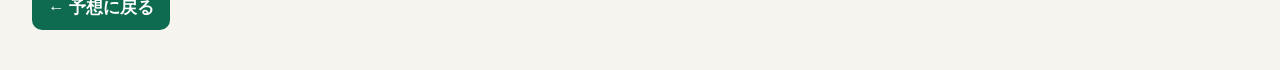
==== commit ff7a5d1b: "20261123 2026-11-26 23:15" ====
--- a/howto.html
+++ b/howto.html
@@ -50,10 +50,11 @@
     <li><b>条件</b>：芝ダ・距離（前走との差）・競馬場・開催の何日目か・年齢・性別・キャリア・間隔</li>
     <li><b>コース適性</b>：同じ芝ダでの成績と指数</li>
     <li><b>馬場</b>：含水率・クッション値、良馬場／道悪それぞれでの実績、前走からの馬場の替わり（道悪→良など）</li>
-    <li><b>血統</b>：父・母父の、芝ダ・道悪・距離の得意不得意</li>
+    <li><b>血統</b>：父・母父の、芝ダ・道悪・距離の得意不得意（2021年〜前日のレースで集計）</li>
     <li><b>調教</b>：レース前21日以内の坂路4F最速と終い1F、ウッド5F最速と終い1F、追い切りの本数</li>
     <li><b>脚質</b>：これまでの位置取り・出遅れの多さ・スタートの速さ</li>
     <li><b>スタミナ</b>：ラップから見た「最後まで脚が止まらないか」</li>
+    <li><b>騎手</b>：過去1年に乗った馬の着順の良さ・勝率・騎乗数、前走からの乗り替わり、この馬に乗った回数（11/26から）</li>
   </ul>
   <p class="muted">AIは2025年1月〜前日のレースで、<b>毎晩学び直し</b>ます。2走続けて大きく負けている馬・前走で大敗した馬は、少し割り引きます。</p>
 </section>
@@ -96,11 +97,11 @@
   <p>1位の馬の着順が、1万回の中でどれだけばらついたかで決めます。ばらつきが小さいほど自信ありです。</p>
   <div class="scroll"><table class="pt">
     <tr><th>等級</th><th>意味</th><th>◎が1着になった割合（2026年）</th></tr>
-    <tr><td>A</td><td>自信あり</td><td>約41%</td></tr>
+    <tr><td>A</td><td>自信あり</td><td>約40%</td></tr>
     <tr><td>B</td><td>やや自信</td><td></td></tr>
     <tr><td>C</td><td>普通</td><td></td></tr>
     <tr><td>D</td><td>やや混戦</td><td></td></tr>
-    <tr><td>E</td><td>混戦</td><td>約16%</td></tr>
+    <tr><td>E</td><td>混戦</td><td>約19%</td></tr>
   </table></div>
   <h3>買い目（1レース2,000円が基本）</h3>
   <div class="scroll"><table class="pt">
@@ -128,8 +129,8 @@
 <section class="card">
   <h2>過去の成績（2026年1/4〜11/23・2,754R）</h2>
   <ul>
-    <li>◎の1着：<b>27.2%</b>　◎の3着以内：<b>58.5%</b></li>
-    <li>回収率：① 84.4%　② 81.9%　③ 78.7%　④ 77.8%　⑤ 71.3%　⑥ 70.2%</li>
+    <li>◎の1着：<b>27.9%</b>　◎の3着以内：<b>58.9%</b></li>
+    <li>回収率：① 82.4%　② 85.1%　③ 76.6%　④ 78.7%　⑤ 74.6%　⑥ 72.4%</li>
   </ul>
   <p class="muted">馬券には控除（約20〜30%）があるため、どの買い方も長い目で見ると回収率は100%を下回っています。当たりやすさの目安としてご覧ください。新馬戦と障害は集計に含めていません。</p>
 </section>
@@ -139,7 +140,6 @@
   <ul>
     <li><b>オッズ・人気</b>：使っていません（ページのオッズ表示は参考です）。</li>
     <li><b>メモ馬</b>：各レースの下に表示しますが、予想には入れていません。</li>
-    <li><b>騎手</b>：今は入っていません。</li>
   </ul>
   <p class="muted">馬券の購入はご自身の判断でお願いします。</p>
 </section>
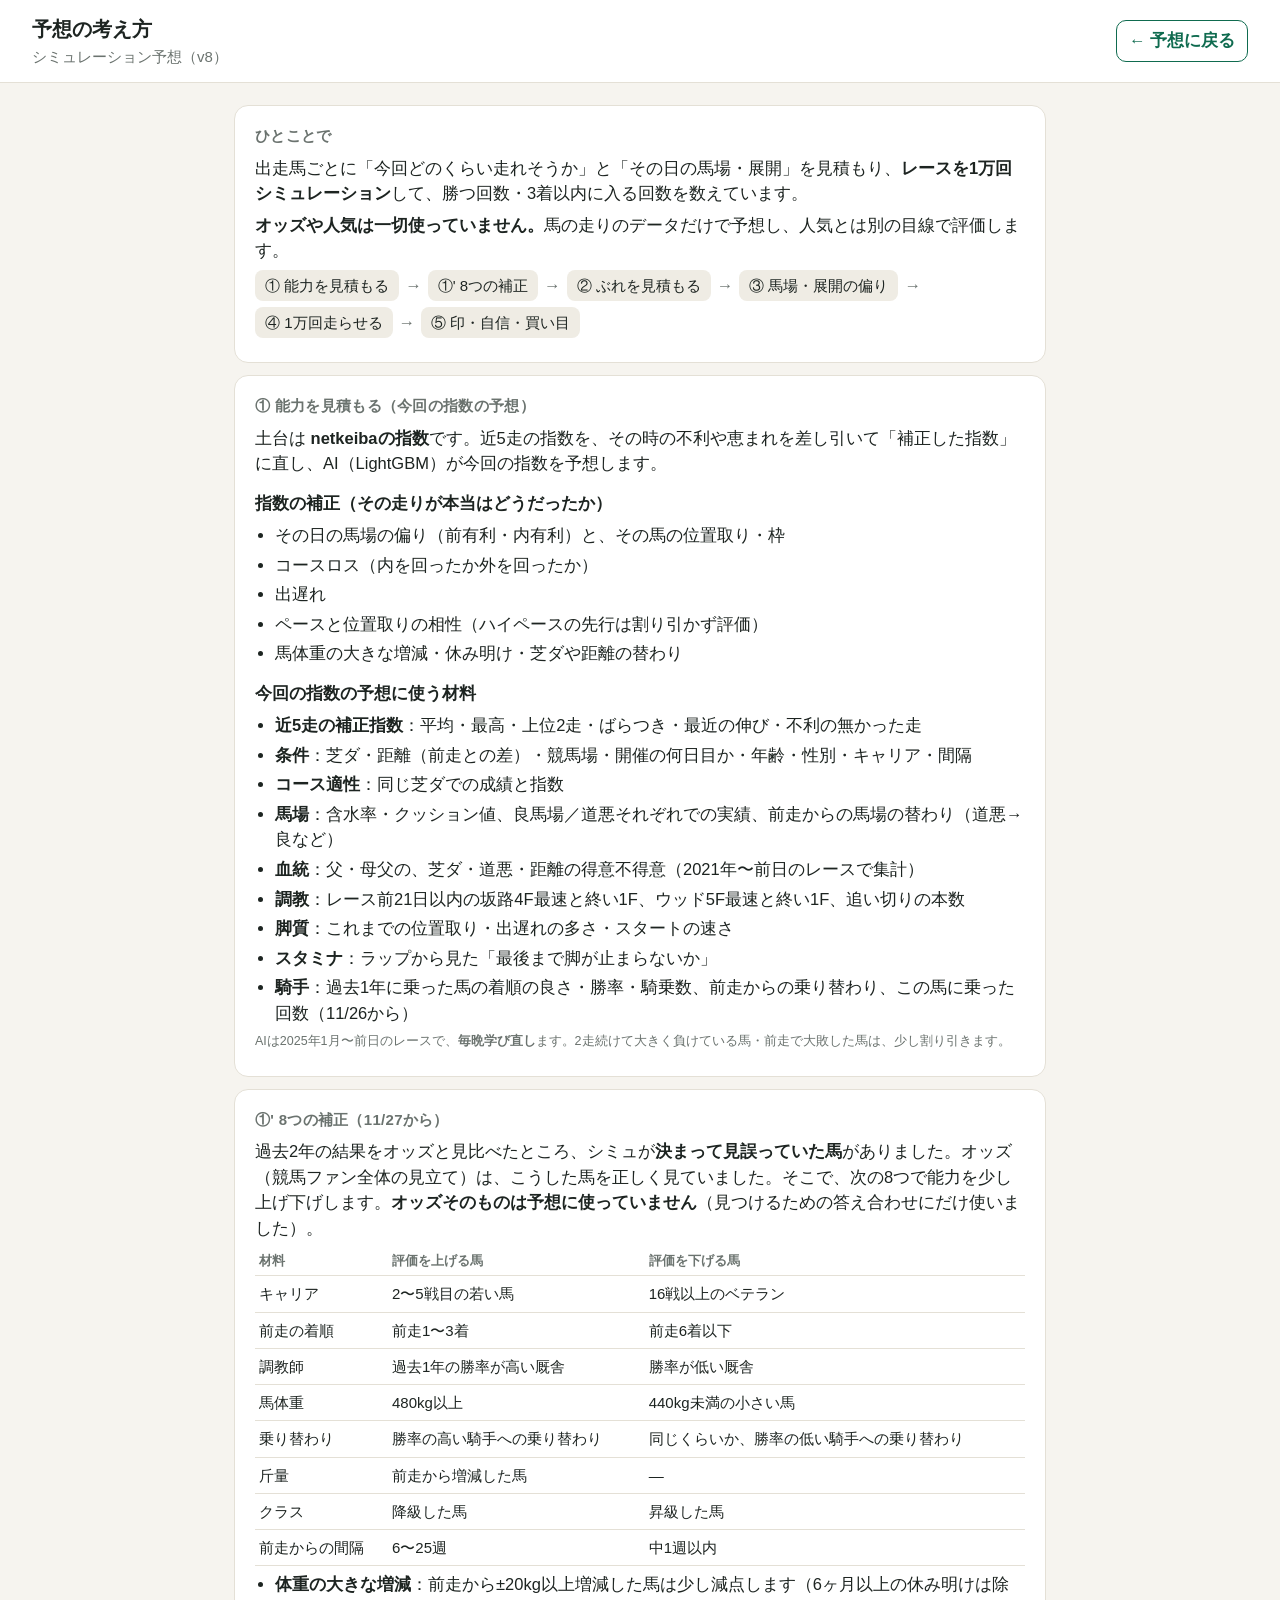
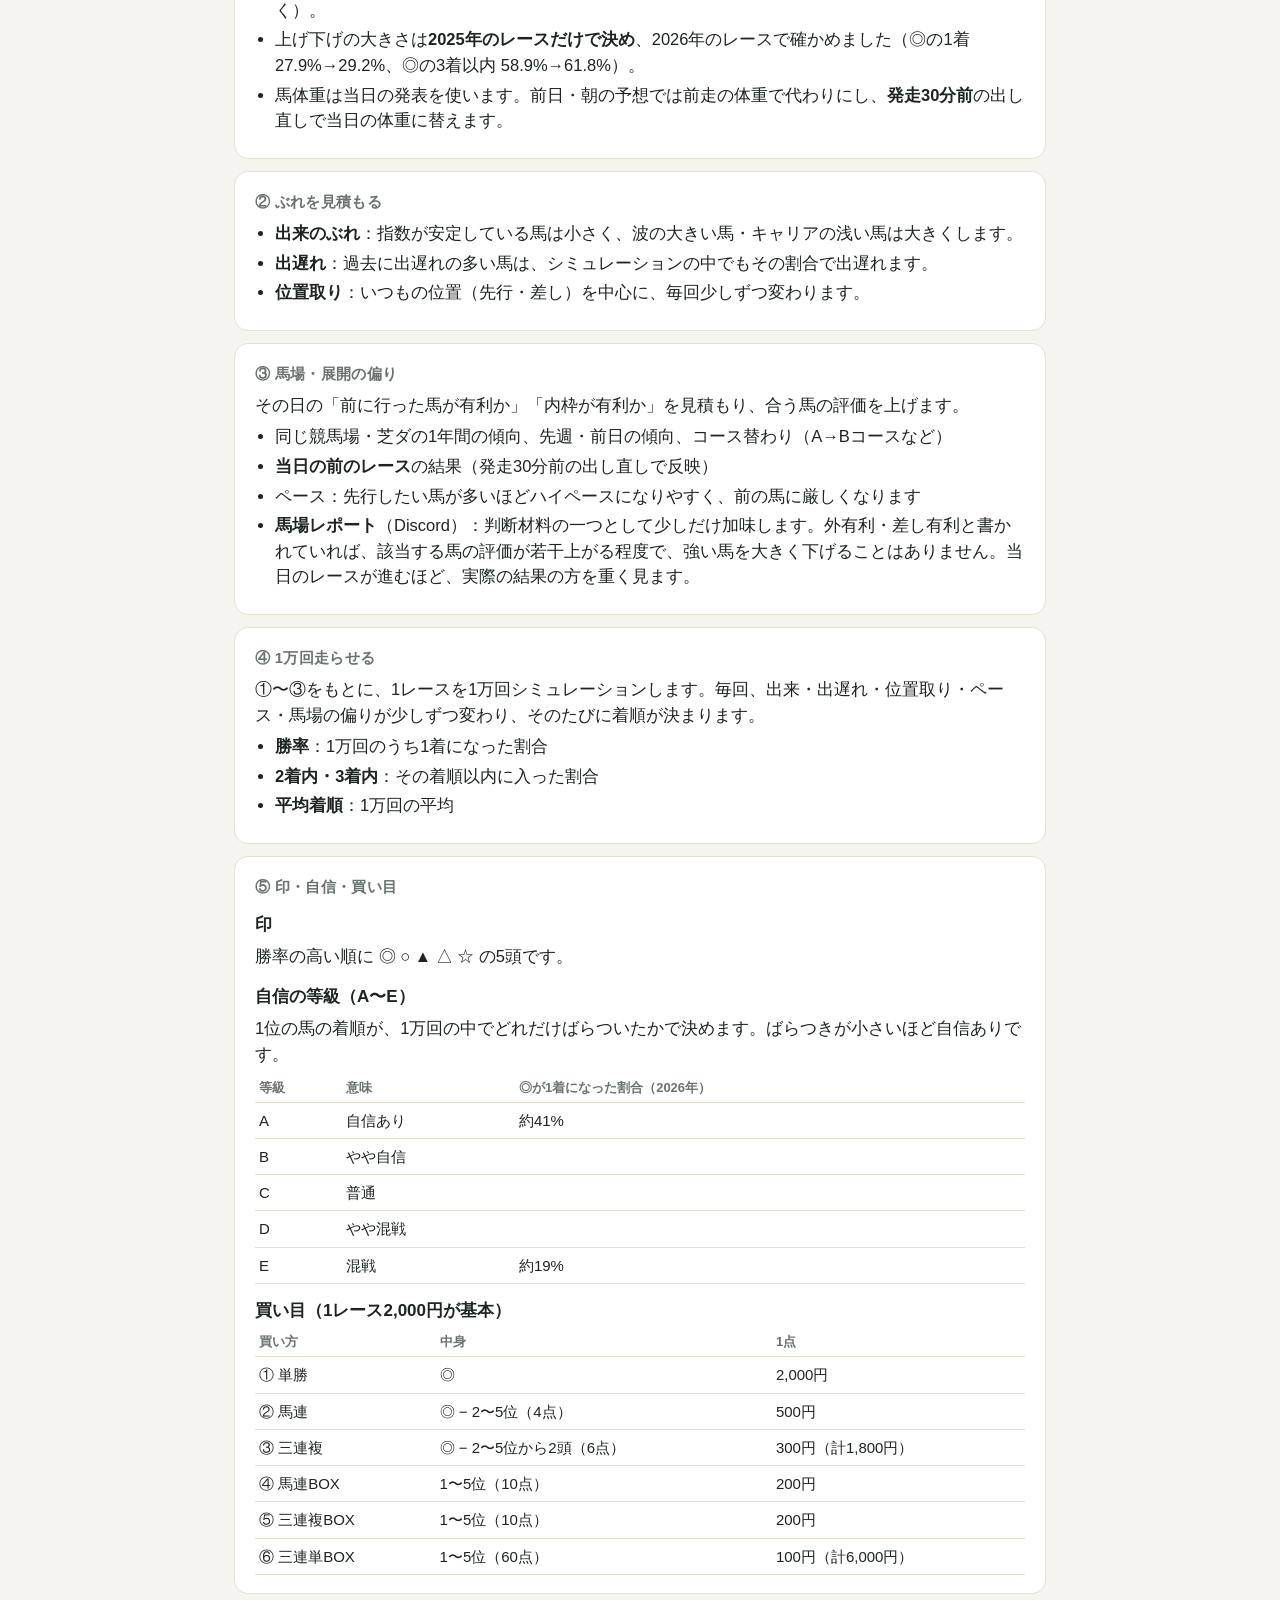
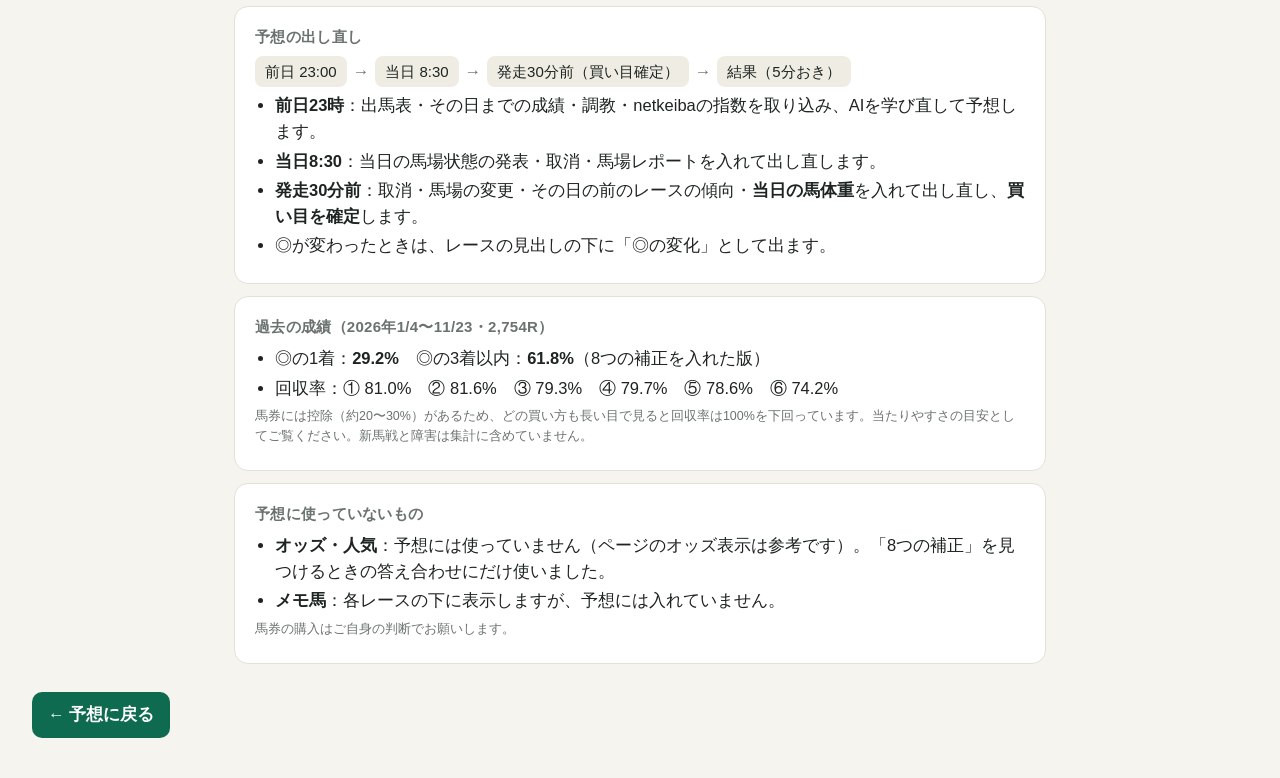
==== commit 04061e29: "8つの補正を反映（予想の考え方・2026年の成績） 2026-11-27 Co-Authored-By: Claude Opus 5.5 <noreply@anthropic.com>" ====
--- a/howto.html
+++ b/howto.html
@@ -5,7 +5,7 @@
 <meta name="viewport" content="width=device-width,initial-scale=1,viewport-fit=cover">
 <meta name="robots" content="noindex,nofollow">
 <title>予想の考え方</title>
-<link rel="stylesheet" href="style.css?v=1126t">
+<link rel="stylesheet" href="style.css?v=1127a">
 <style>
   .howto main{display:block;max-width:860px}
   .howto .card p{margin:6px 0}
@@ -30,7 +30,7 @@
   <h2>ひとことで</h2>
   <p>出走馬ごとに「今回どのくらい走れそうか」と「その日の馬場・展開」を見積もり、<b>レースを1万回シミュレーション</b>して、勝つ回数・3着以内に入る回数を数えています。</p>
   <p><b>オッズや人気は一切使っていません。</b>馬の走りのデータだけで予想し、人気とは別の目線で評価します。</p>
-  <div class="flow"><span>① 能力を見積もる</span><i>→</i><span>② ぶれを見積もる</span><i>→</i><span>③ 馬場・展開の偏り</span><i>→</i><span>④ 1万回走らせる</span><i>→</i><span>⑤ 印・自信・買い目</span></div>
+  <div class="flow"><span>① 能力を見積もる</span><i>→</i><span>①' 8つの補正</span><i>→</i><span>② ぶれを見積もる</span><i>→</i><span>③ 馬場・展開の偏り</span><i>→</i><span>④ 1万回走らせる</span><i>→</i><span>⑤ 印・自信・買い目</span></div>
 </section>
 
 <section class="card">
@@ -57,6 +57,27 @@
     <li><b>騎手</b>：過去1年に乗った馬の着順の良さ・勝率・騎乗数、前走からの乗り替わり、この馬に乗った回数（11/26から）</li>
   </ul>
   <p class="muted">AIは2025年1月〜前日のレースで、<b>毎晩学び直し</b>ます。2走続けて大きく負けている馬・前走で大敗した馬は、少し割り引きます。</p>
+</section>
+
+<section class="card">
+  <h2>①' 8つの補正（11/27から）</h2>
+  <p>過去2年の結果をオッズと見比べたところ、シミュが<b>決まって見誤っていた馬</b>がありました。オッズ（競馬ファン全体の見立て）は、こうした馬を正しく見ていました。そこで、次の8つで能力を少し上げ下げします。<b>オッズそのものは予想に使っていません</b>（見つけるための答え合わせにだけ使いました）。</p>
+  <div class="scroll"><table class="pt">
+    <tr><th>材料</th><th>評価を上げる馬</th><th>評価を下げる馬</th></tr>
+    <tr><td>キャリア</td><td>2〜5戦目の若い馬</td><td>16戦以上のベテラン</td></tr>
+    <tr><td>前走の着順</td><td>前走1〜3着</td><td>前走6着以下</td></tr>
+    <tr><td>調教師</td><td>過去1年の勝率が高い厩舎</td><td>勝率が低い厩舎</td></tr>
+    <tr><td>馬体重</td><td>480kg以上</td><td>440kg未満の小さい馬</td></tr>
+    <tr><td>乗り替わり</td><td>勝率の高い騎手への乗り替わり</td><td>同じくらいか、勝率の低い騎手への乗り替わり</td></tr>
+    <tr><td>斤量</td><td>前走から増減した馬</td><td>—</td></tr>
+    <tr><td>クラス</td><td>降級した馬</td><td>昇級した馬</td></tr>
+    <tr><td>前走からの間隔</td><td>6〜25週</td><td>中1週以内</td></tr>
+  </table></div>
+  <ul>
+    <li><b>体重の大きな増減</b>：前走から±20kg以上増減した馬は少し減点します（6ヶ月以上の休み明けは除く）。</li>
+    <li>上げ下げの大きさは<b>2025年のレースだけで決め</b>、2026年のレースで確かめました（◎の1着 27.9%→29.2%、◎の3着以内 58.9%→61.8%）。</li>
+    <li>馬体重は当日の発表を使います。前日・朝の予想では前走の体重で代わりにし、<b>発走30分前</b>の出し直しで当日の体重に替えます。</li>
+  </ul>
 </section>
 
 <section class="card">
@@ -97,7 +118,7 @@
   <p>1位の馬の着順が、1万回の中でどれだけばらついたかで決めます。ばらつきが小さいほど自信ありです。</p>
   <div class="scroll"><table class="pt">
     <tr><th>等級</th><th>意味</th><th>◎が1着になった割合（2026年）</th></tr>
-    <tr><td>A</td><td>自信あり</td><td>約40%</td></tr>
+    <tr><td>A</td><td>自信あり</td><td>約41%</td></tr>
     <tr><td>B</td><td>やや自信</td><td></td></tr>
     <tr><td>C</td><td>普通</td><td></td></tr>
     <tr><td>D</td><td>やや混戦</td><td></td></tr>
@@ -121,7 +142,7 @@
   <ul>
     <li><b>前日23時</b>：出馬表・その日までの成績・調教・netkeibaの指数を取り込み、AIを学び直して予想します。</li>
     <li><b>当日8:30</b>：当日の馬場状態の発表・取消・馬場レポートを入れて出し直します。</li>
-    <li><b>発走30分前</b>：取消・馬場の変更・その日の前のレースの傾向を入れて出し直し、<b>買い目を確定</b>します。</li>
+    <li><b>発走30分前</b>：取消・馬場の変更・その日の前のレースの傾向・<b>当日の馬体重</b>を入れて出し直し、<b>買い目を確定</b>します。</li>
     <li>◎が変わったときは、レースの見出しの下に「◎の変化」として出ます。</li>
   </ul>
 </section>
@@ -129,8 +150,8 @@
 <section class="card">
   <h2>過去の成績（2026年1/4〜11/23・2,754R）</h2>
   <ul>
-    <li>◎の1着：<b>27.9%</b>　◎の3着以内：<b>58.9%</b></li>
-    <li>回収率：① 82.4%　② 85.1%　③ 76.6%　④ 78.7%　⑤ 74.6%　⑥ 72.4%</li>
+    <li>◎の1着：<b>29.2%</b>　◎の3着以内：<b>61.8%</b>（8つの補正を入れた版）</li>
+    <li>回収率：① 81.0%　② 81.6%　③ 79.3%　④ 79.7%　⑤ 78.6%　⑥ 74.2%</li>
   </ul>
   <p class="muted">馬券には控除（約20〜30%）があるため、どの買い方も長い目で見ると回収率は100%を下回っています。当たりやすさの目安としてご覧ください。新馬戦と障害は集計に含めていません。</p>
 </section>
@@ -138,7 +159,7 @@
 <section class="card">
   <h2>予想に使っていないもの</h2>
   <ul>
-    <li><b>オッズ・人気</b>：使っていません（ページのオッズ表示は参考です）。</li>
+    <li><b>オッズ・人気</b>：予想には使っていません（ページのオッズ表示は参考です）。「8つの補正」を見つけるときの答え合わせにだけ使いました。</li>
     <li><b>メモ馬</b>：各レースの下に表示しますが、予想には入れていません。</li>
   </ul>
   <p class="muted">馬券の購入はご自身の判断でお願いします。</p>
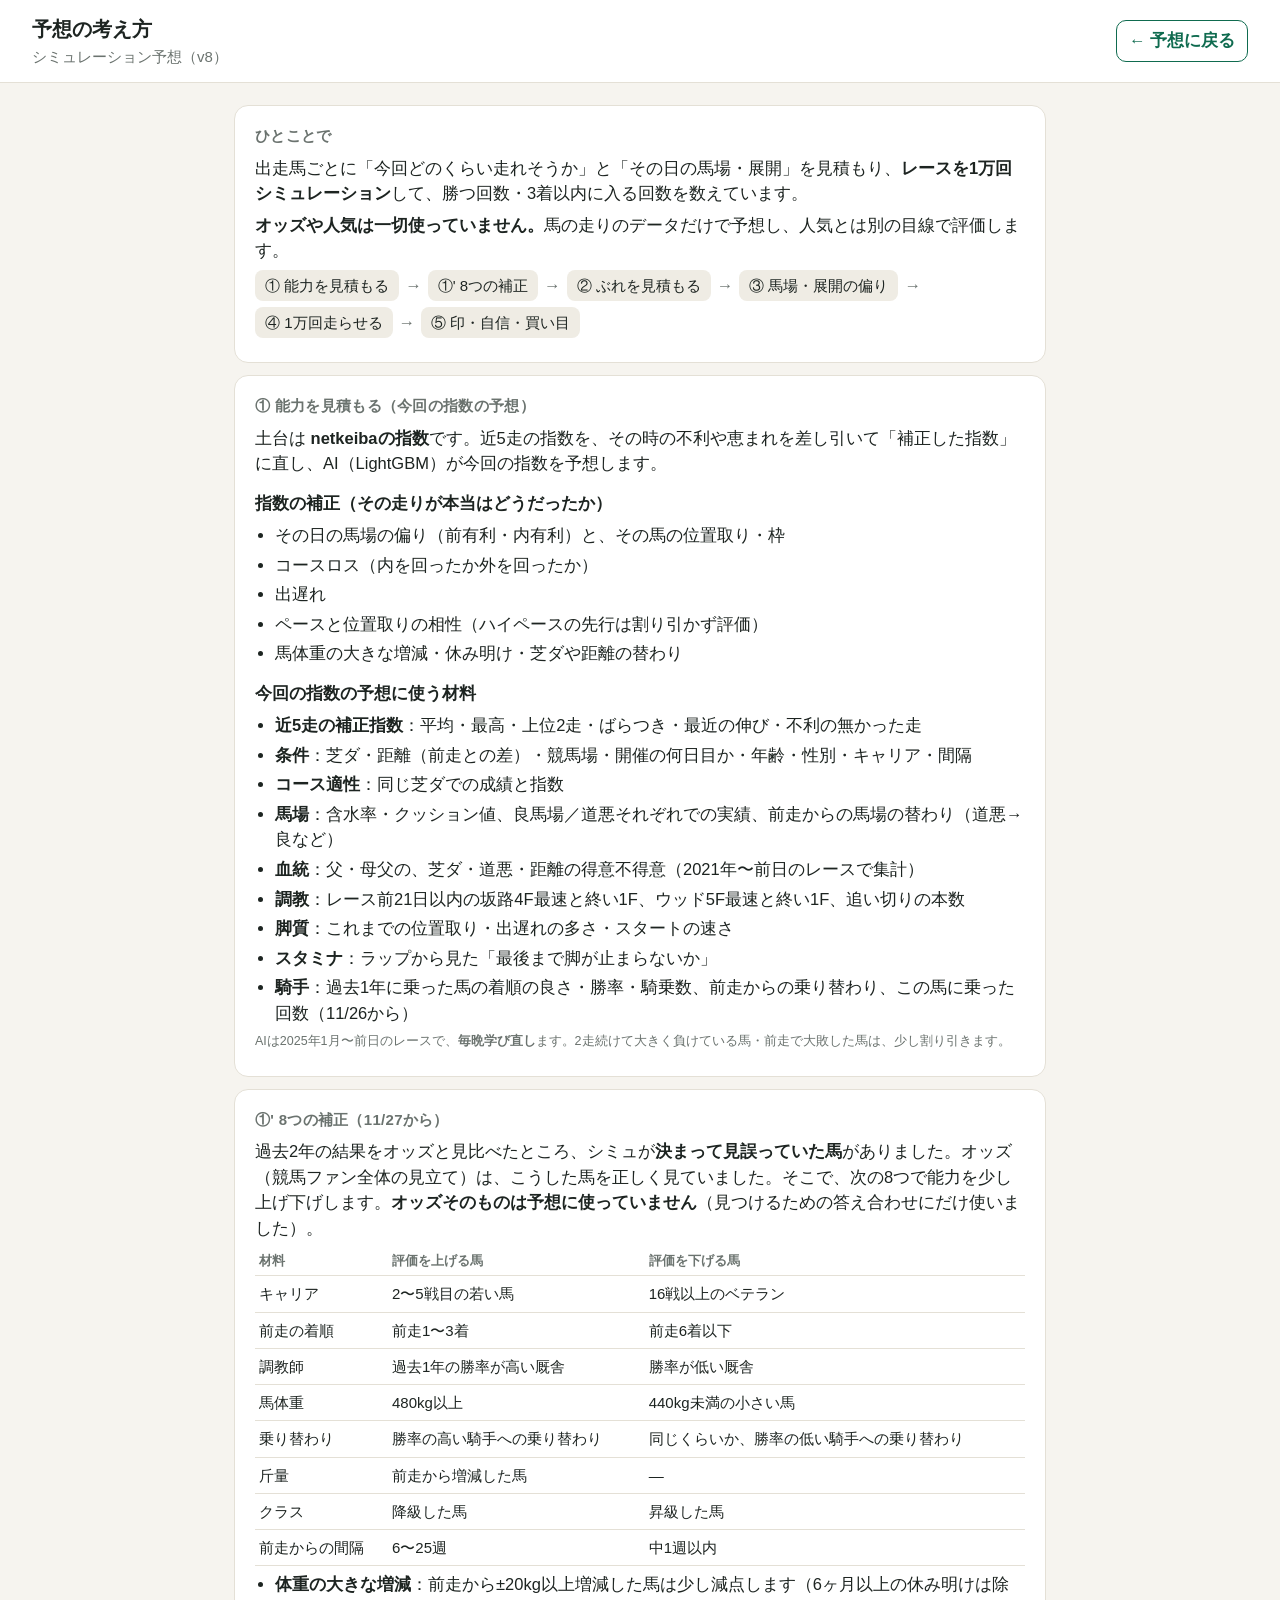
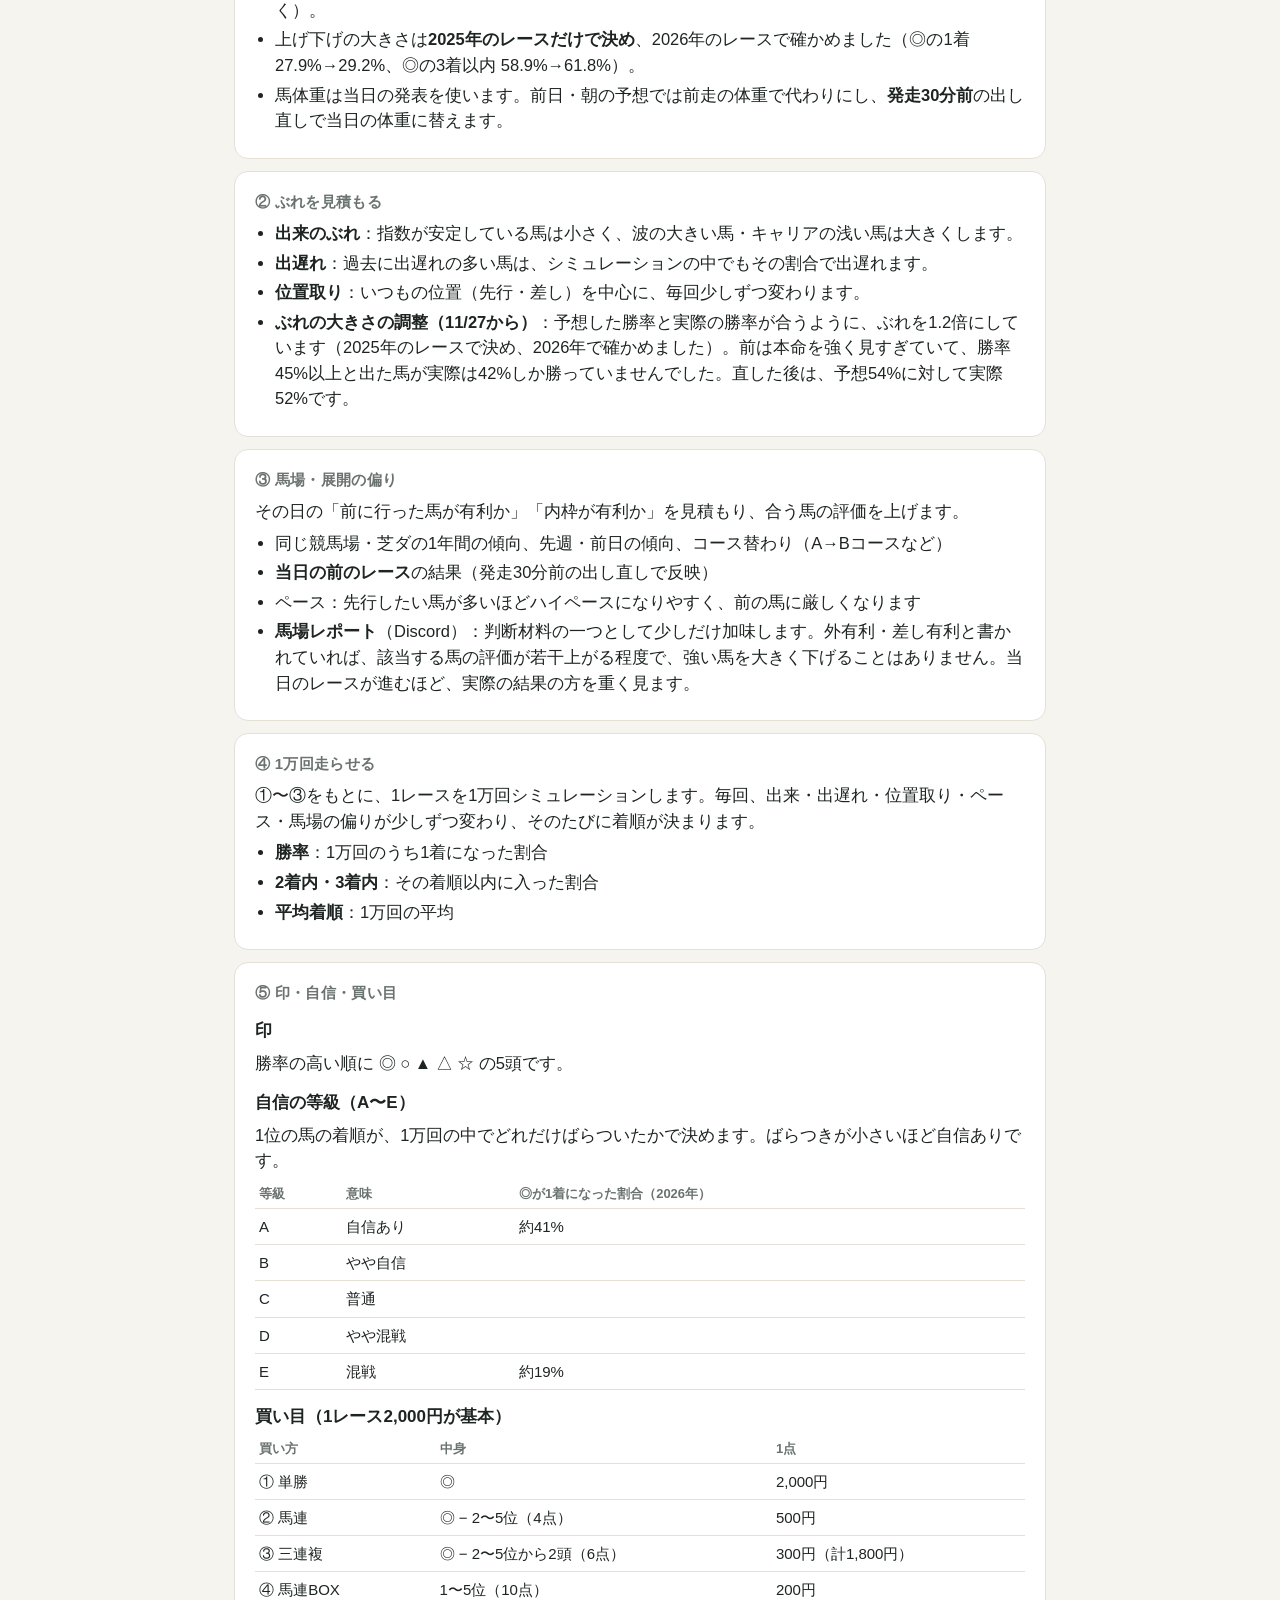
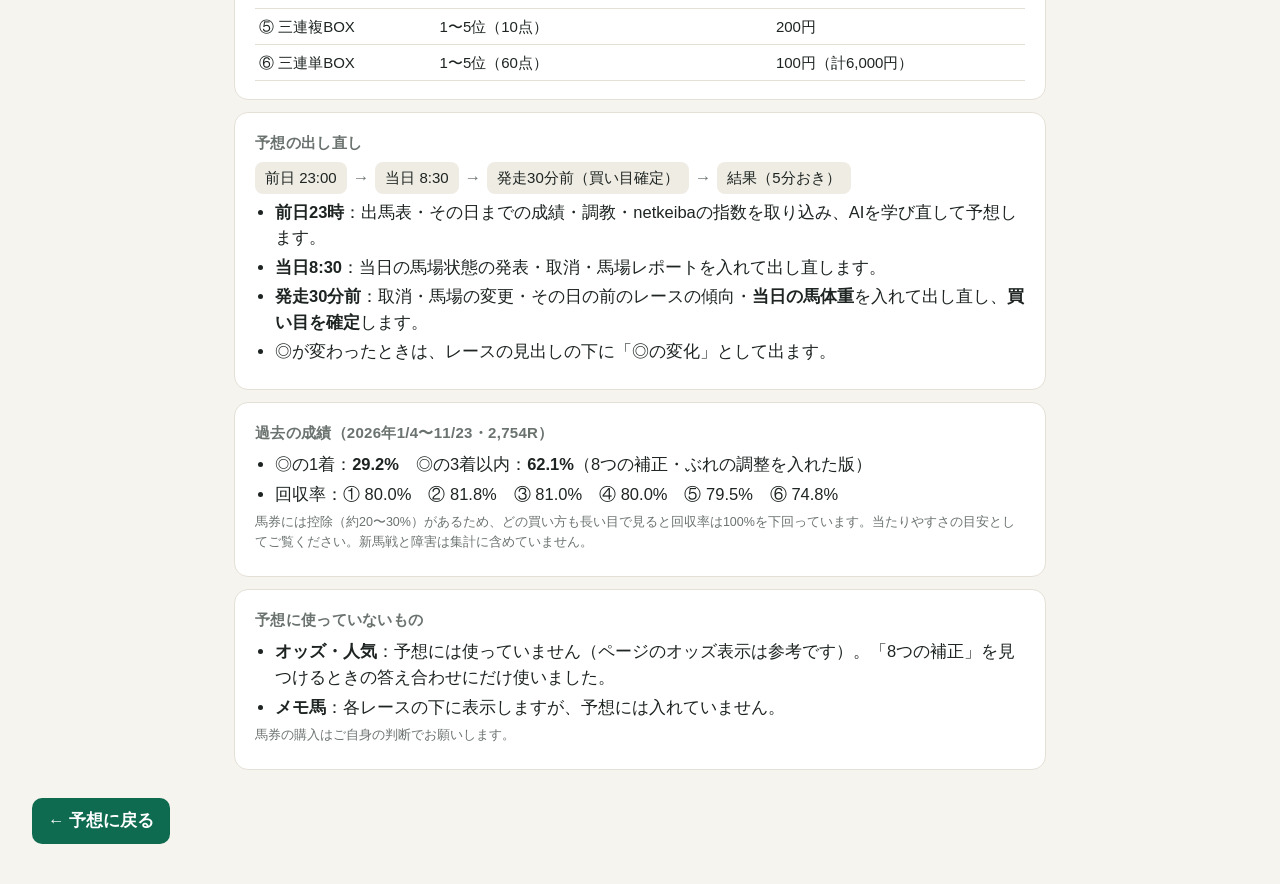
==== commit fe0c6e48: "ぶれの大きさの調整（1.2倍）と2026年の成績 2026-11-27 Co-Authored-By: Claude Opus 5.5 <noreply@anthropic.com>" ====
--- a/howto.html
+++ b/howto.html
@@ -86,6 +86,7 @@
     <li><b>出来のぶれ</b>：指数が安定している馬は小さく、波の大きい馬・キャリアの浅い馬は大きくします。</li>
     <li><b>出遅れ</b>：過去に出遅れの多い馬は、シミュレーションの中でもその割合で出遅れます。</li>
     <li><b>位置取り</b>：いつもの位置（先行・差し）を中心に、毎回少しずつ変わります。</li>
+    <li><b>ぶれの大きさの調整（11/27から）</b>：予想した勝率と実際の勝率が合うように、ぶれを1.2倍にしています（2025年のレースで決め、2026年で確かめました）。前は本命を強く見すぎていて、勝率45%以上と出た馬が実際は42%しか勝っていませんでした。直した後は、予想54%に対して実際52%です。</li>
   </ul>
 </section>
 
@@ -150,8 +151,8 @@
 <section class="card">
   <h2>過去の成績（2026年1/4〜11/23・2,754R）</h2>
   <ul>
-    <li>◎の1着：<b>29.2%</b>　◎の3着以内：<b>61.8%</b>（8つの補正を入れた版）</li>
-    <li>回収率：① 81.0%　② 81.6%　③ 79.3%　④ 79.7%　⑤ 78.6%　⑥ 74.2%</li>
+    <li>◎の1着：<b>29.2%</b>　◎の3着以内：<b>62.1%</b>（8つの補正・ぶれの調整を入れた版）</li>
+    <li>回収率：① 80.0%　② 81.8%　③ 81.0%　④ 80.0%　⑤ 79.5%　⑥ 74.8%</li>
   </ul>
   <p class="muted">馬券には控除（約20〜30%）があるため、どの買い方も長い目で見ると回収率は100%を下回っています。当たりやすさの目安としてご覧ください。新馬戦と障害は集計に含めていません。</p>
 </section>
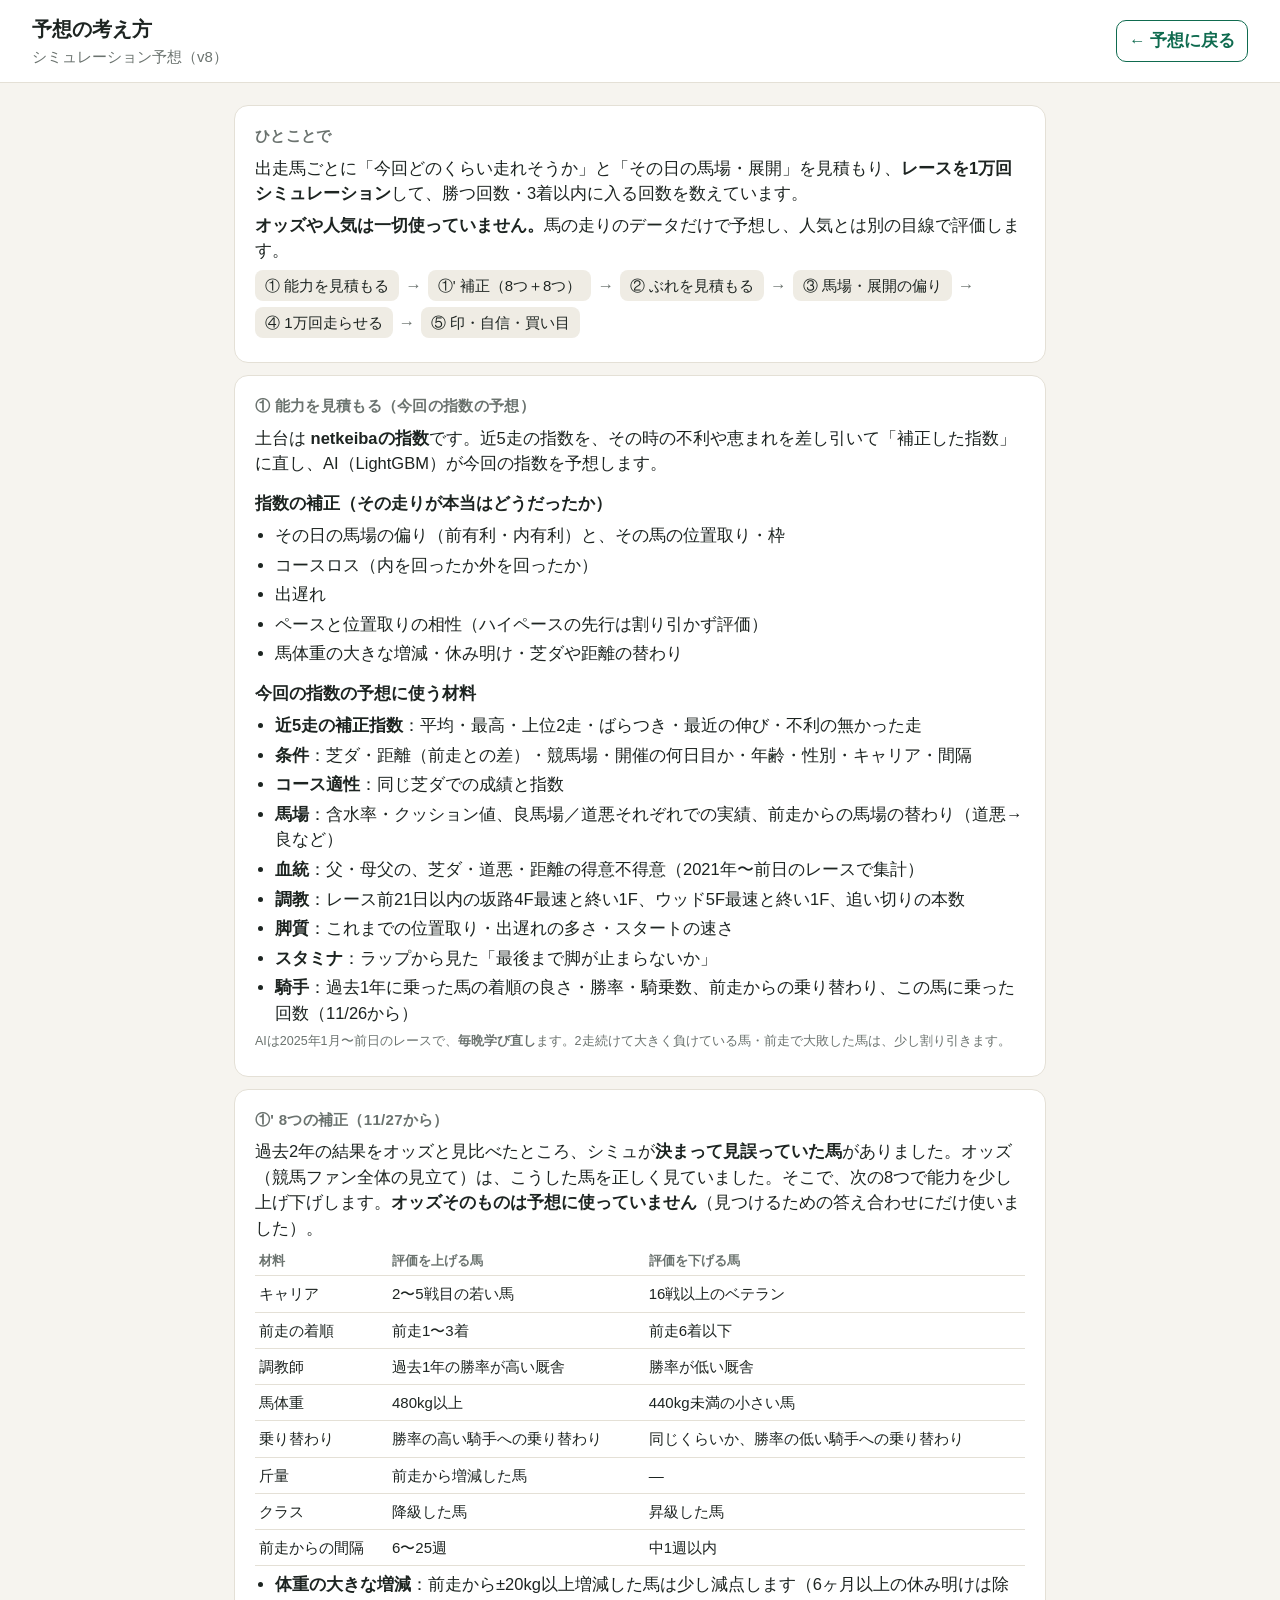
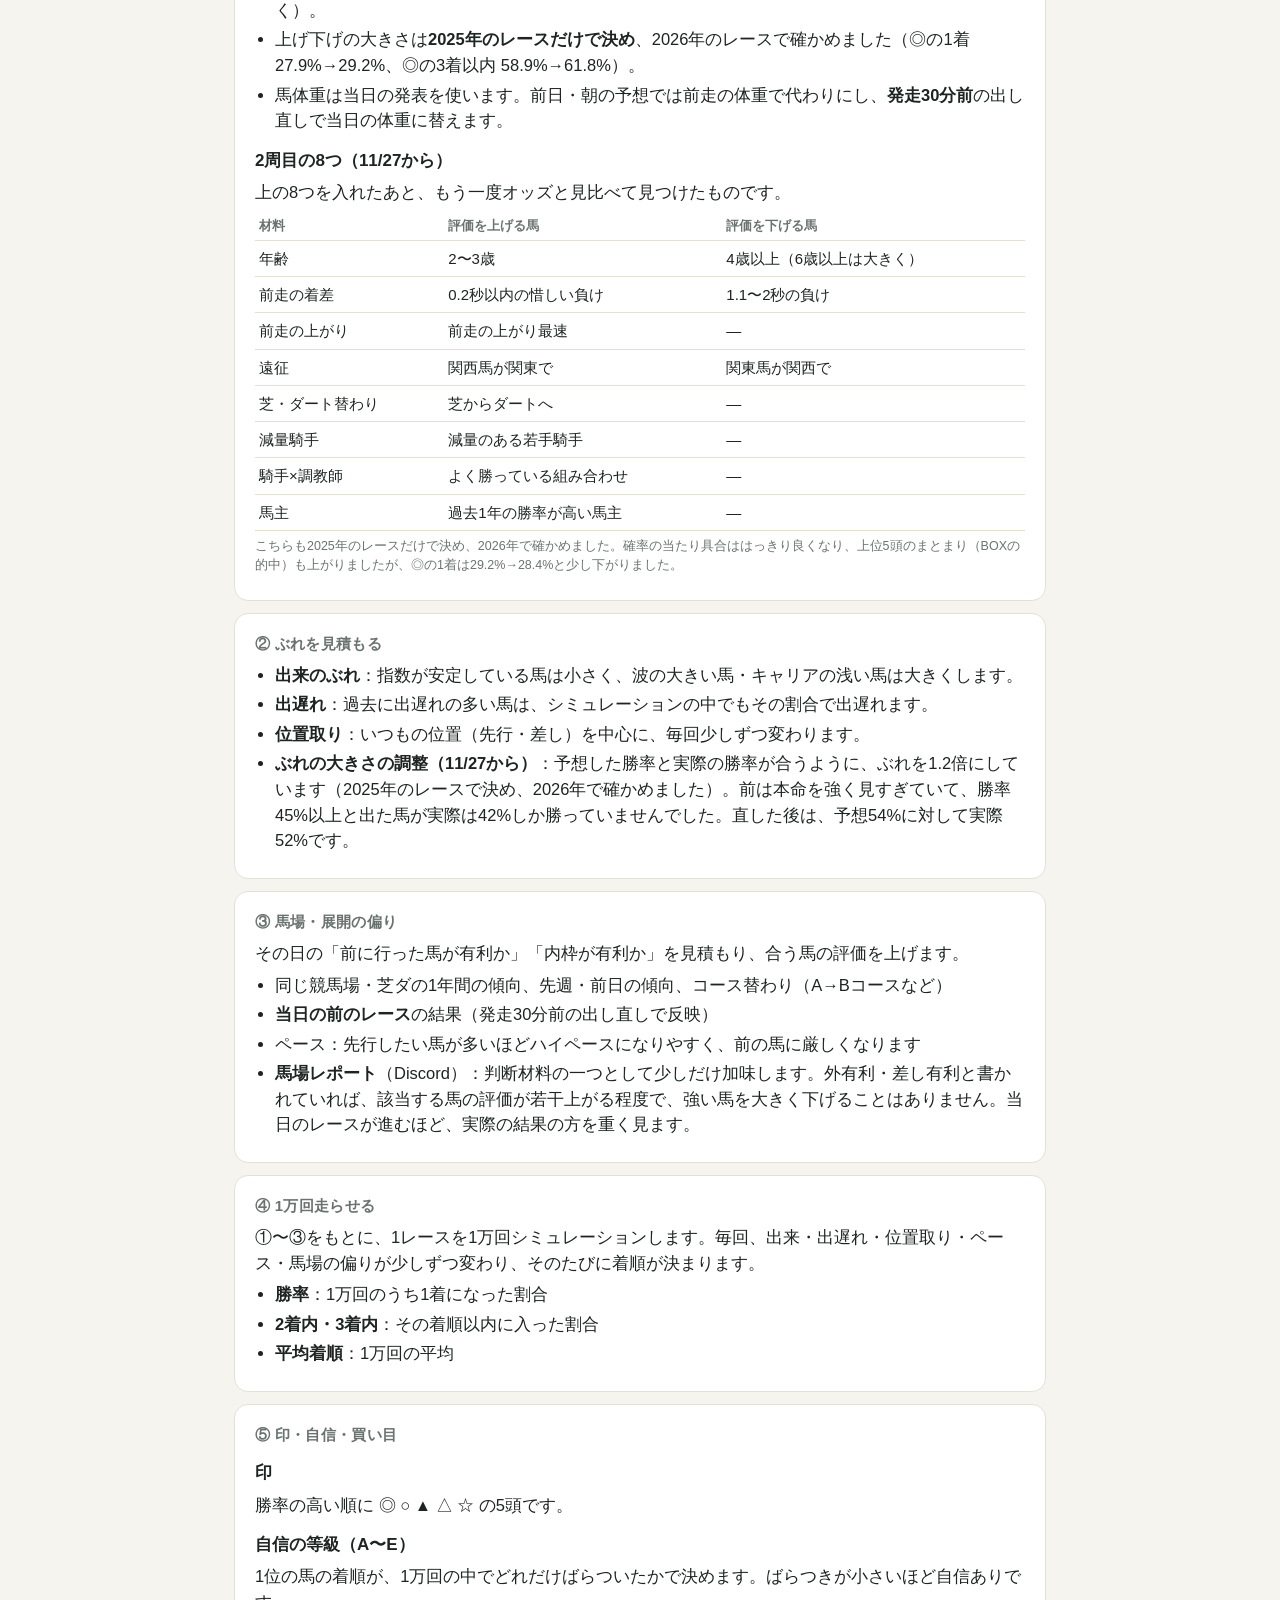
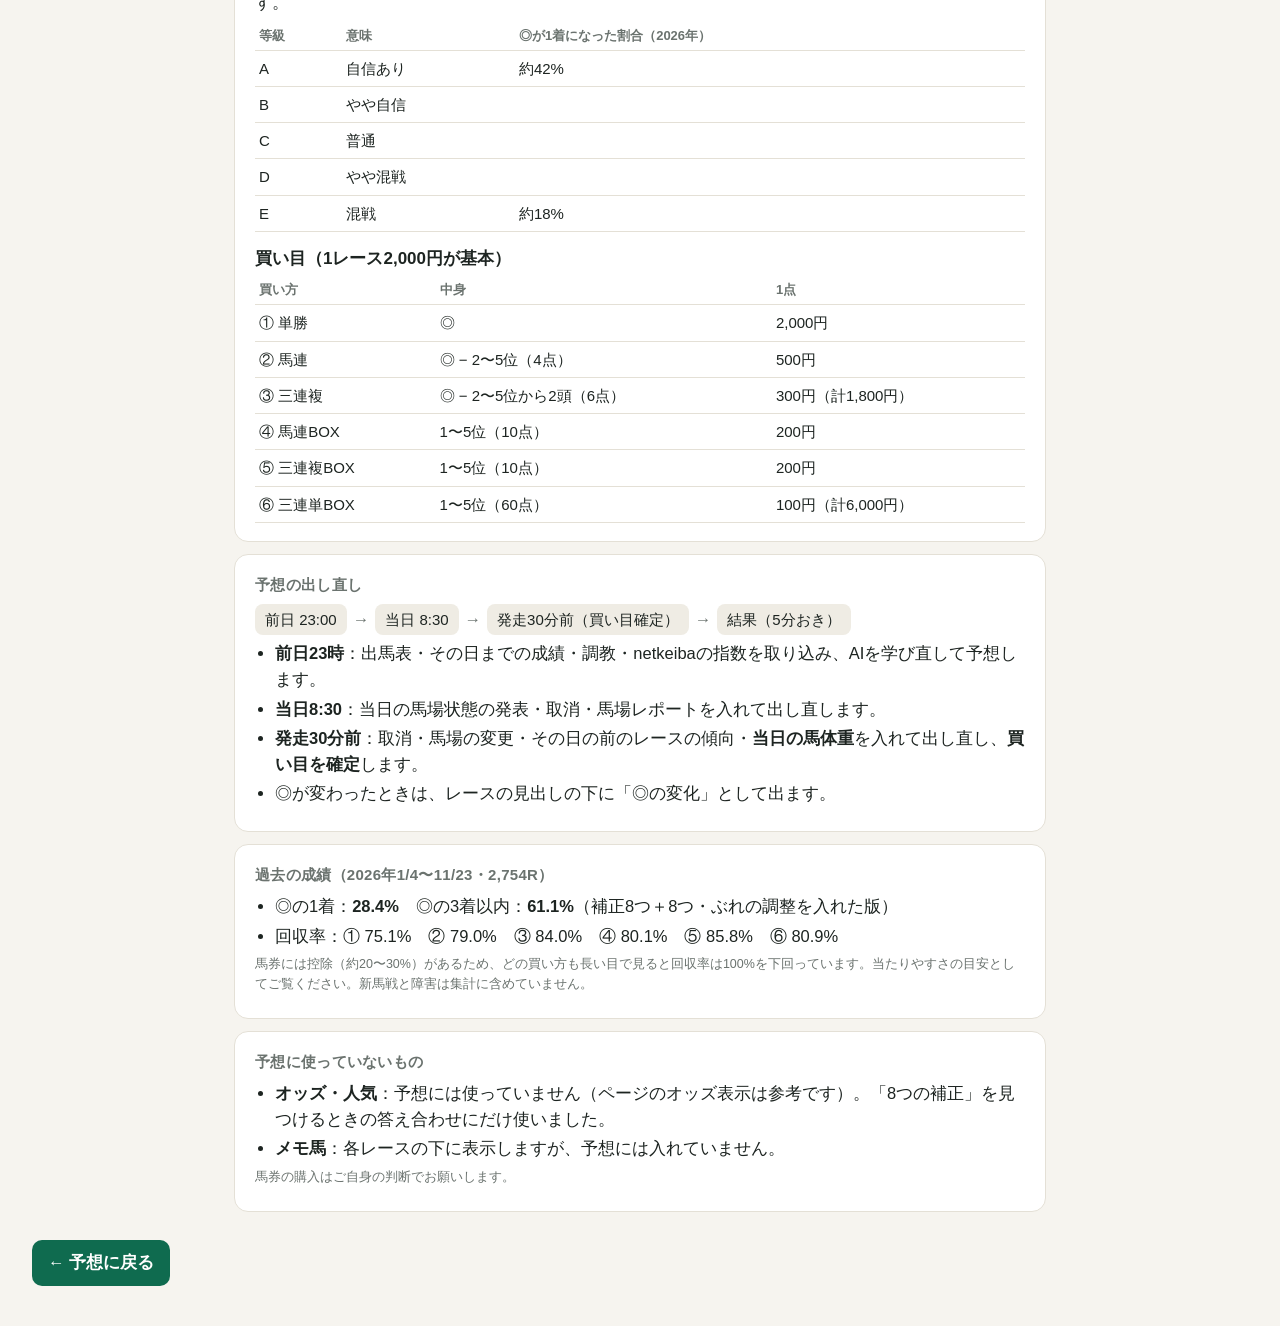
==== commit 8f783554: "2周目の8つ（年齢・着差・上がり・遠征ほか）と2026年の成績 2026-11-27 Co-Authored-By: Claude Opus 5.5 <noreply@anthropic.com>" ====
--- a/howto.html
+++ b/howto.html
@@ -5,7 +5,7 @@
 <meta name="viewport" content="width=device-width,initial-scale=1,viewport-fit=cover">
 <meta name="robots" content="noindex,nofollow">
 <title>予想の考え方</title>
-<link rel="stylesheet" href="style.css?v=1127a">
+<link rel="stylesheet" href="style.css?v=1127b">
 <style>
   .howto main{display:block;max-width:860px}
   .howto .card p{margin:6px 0}
@@ -30,7 +30,7 @@
   <h2>ひとことで</h2>
   <p>出走馬ごとに「今回どのくらい走れそうか」と「その日の馬場・展開」を見積もり、<b>レースを1万回シミュレーション</b>して、勝つ回数・3着以内に入る回数を数えています。</p>
   <p><b>オッズや人気は一切使っていません。</b>馬の走りのデータだけで予想し、人気とは別の目線で評価します。</p>
-  <div class="flow"><span>① 能力を見積もる</span><i>→</i><span>①' 8つの補正</span><i>→</i><span>② ぶれを見積もる</span><i>→</i><span>③ 馬場・展開の偏り</span><i>→</i><span>④ 1万回走らせる</span><i>→</i><span>⑤ 印・自信・買い目</span></div>
+  <div class="flow"><span>① 能力を見積もる</span><i>→</i><span>①' 補正（8つ＋8つ）</span><i>→</i><span>② ぶれを見積もる</span><i>→</i><span>③ 馬場・展開の偏り</span><i>→</i><span>④ 1万回走らせる</span><i>→</i><span>⑤ 印・自信・買い目</span></div>
 </section>
 
 <section class="card">
@@ -78,6 +78,20 @@
     <li>上げ下げの大きさは<b>2025年のレースだけで決め</b>、2026年のレースで確かめました（◎の1着 27.9%→29.2%、◎の3着以内 58.9%→61.8%）。</li>
     <li>馬体重は当日の発表を使います。前日・朝の予想では前走の体重で代わりにし、<b>発走30分前</b>の出し直しで当日の体重に替えます。</li>
   </ul>
+  <h3>2周目の8つ（11/27から）</h3>
+  <p>上の8つを入れたあと、もう一度オッズと見比べて見つけたものです。</p>
+  <div class="scroll"><table class="pt">
+    <tr><th>材料</th><th>評価を上げる馬</th><th>評価を下げる馬</th></tr>
+    <tr><td>年齢</td><td>2〜3歳</td><td>4歳以上（6歳以上は大きく）</td></tr>
+    <tr><td>前走の着差</td><td>0.2秒以内の惜しい負け</td><td>1.1〜2秒の負け</td></tr>
+    <tr><td>前走の上がり</td><td>前走の上がり最速</td><td>—</td></tr>
+    <tr><td>遠征</td><td>関西馬が関東で</td><td>関東馬が関西で</td></tr>
+    <tr><td>芝・ダート替わり</td><td>芝からダートへ</td><td>—</td></tr>
+    <tr><td>減量騎手</td><td>減量のある若手騎手</td><td>—</td></tr>
+    <tr><td>騎手×調教師</td><td>よく勝っている組み合わせ</td><td>—</td></tr>
+    <tr><td>馬主</td><td>過去1年の勝率が高い馬主</td><td>—</td></tr>
+  </table></div>
+  <p class="muted">こちらも2025年のレースだけで決め、2026年で確かめました。確率の当たり具合ははっきり良くなり、上位5頭のまとまり（BOXの的中）も上がりましたが、◎の1着は29.2%→28.4%と少し下がりました。</p>
 </section>
 
 <section class="card">
@@ -119,11 +133,11 @@
   <p>1位の馬の着順が、1万回の中でどれだけばらついたかで決めます。ばらつきが小さいほど自信ありです。</p>
   <div class="scroll"><table class="pt">
     <tr><th>等級</th><th>意味</th><th>◎が1着になった割合（2026年）</th></tr>
-    <tr><td>A</td><td>自信あり</td><td>約41%</td></tr>
+    <tr><td>A</td><td>自信あり</td><td>約42%</td></tr>
     <tr><td>B</td><td>やや自信</td><td></td></tr>
     <tr><td>C</td><td>普通</td><td></td></tr>
     <tr><td>D</td><td>やや混戦</td><td></td></tr>
-    <tr><td>E</td><td>混戦</td><td>約19%</td></tr>
+    <tr><td>E</td><td>混戦</td><td>約18%</td></tr>
   </table></div>
   <h3>買い目（1レース2,000円が基本）</h3>
   <div class="scroll"><table class="pt">
@@ -151,8 +165,8 @@
 <section class="card">
   <h2>過去の成績（2026年1/4〜11/23・2,754R）</h2>
   <ul>
-    <li>◎の1着：<b>29.2%</b>　◎の3着以内：<b>62.1%</b>（8つの補正・ぶれの調整を入れた版）</li>
-    <li>回収率：① 80.0%　② 81.8%　③ 81.0%　④ 80.0%　⑤ 79.5%　⑥ 74.8%</li>
+    <li>◎の1着：<b>28.4%</b>　◎の3着以内：<b>61.1%</b>（補正8つ＋8つ・ぶれの調整を入れた版）</li>
+    <li>回収率：① 75.1%　② 79.0%　③ 84.0%　④ 80.1%　⑤ 85.8%　⑥ 80.9%</li>
   </ul>
   <p class="muted">馬券には控除（約20〜30%）があるため、どの買い方も長い目で見ると回収率は100%を下回っています。当たりやすさの目安としてご覧ください。新馬戦と障害は集計に含めていません。</p>
 </section>
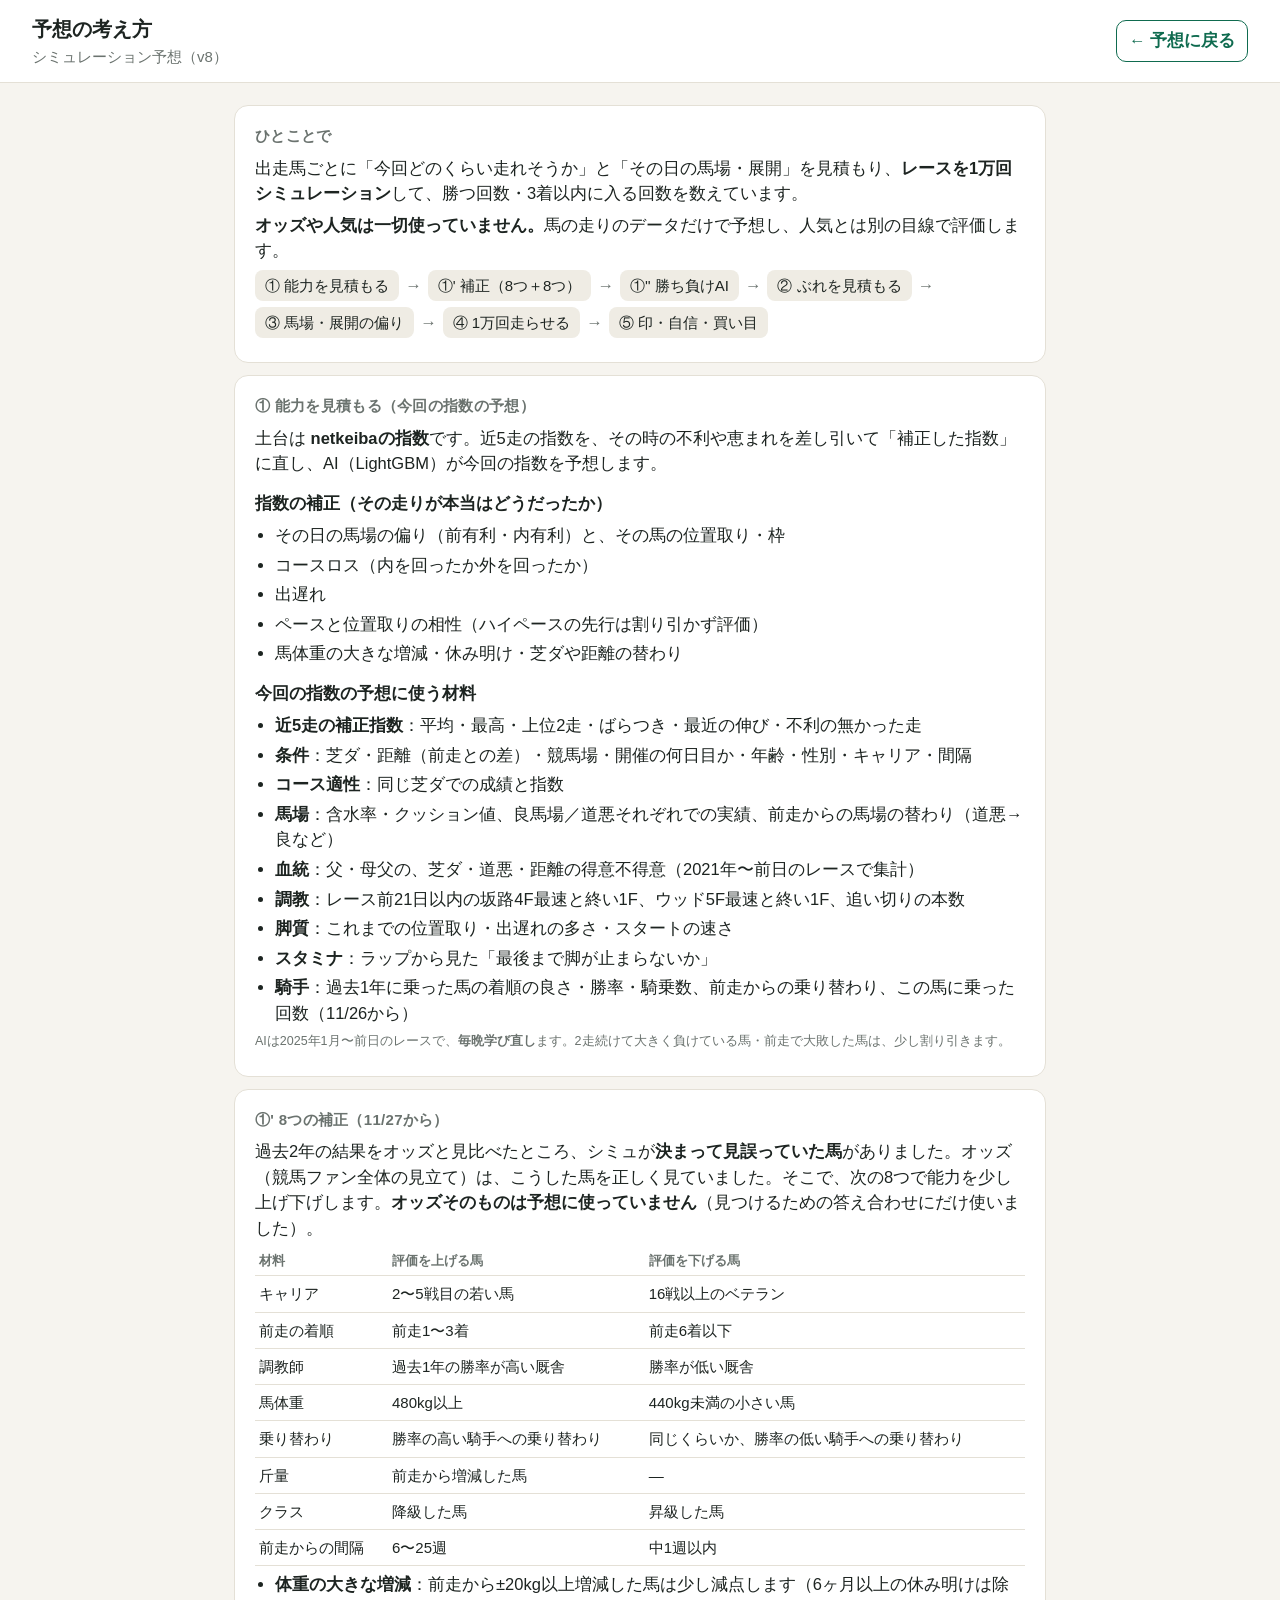
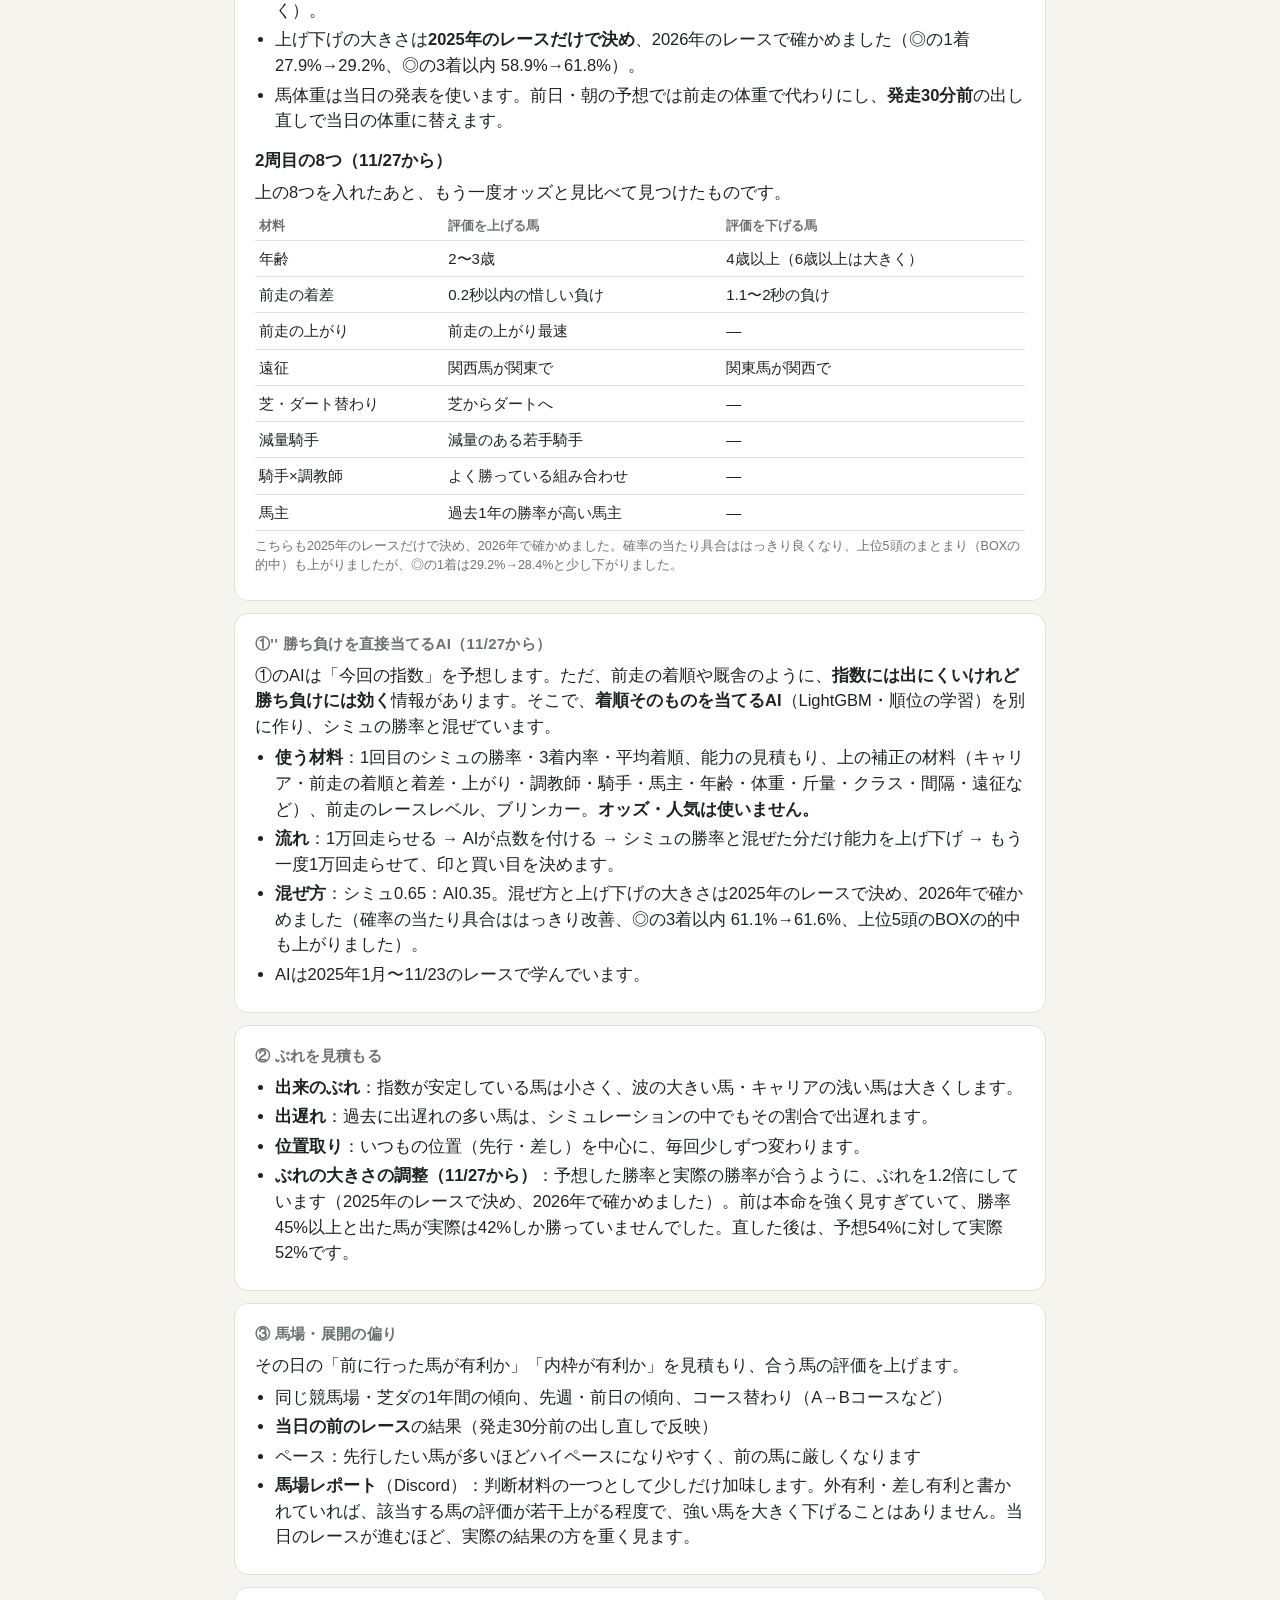
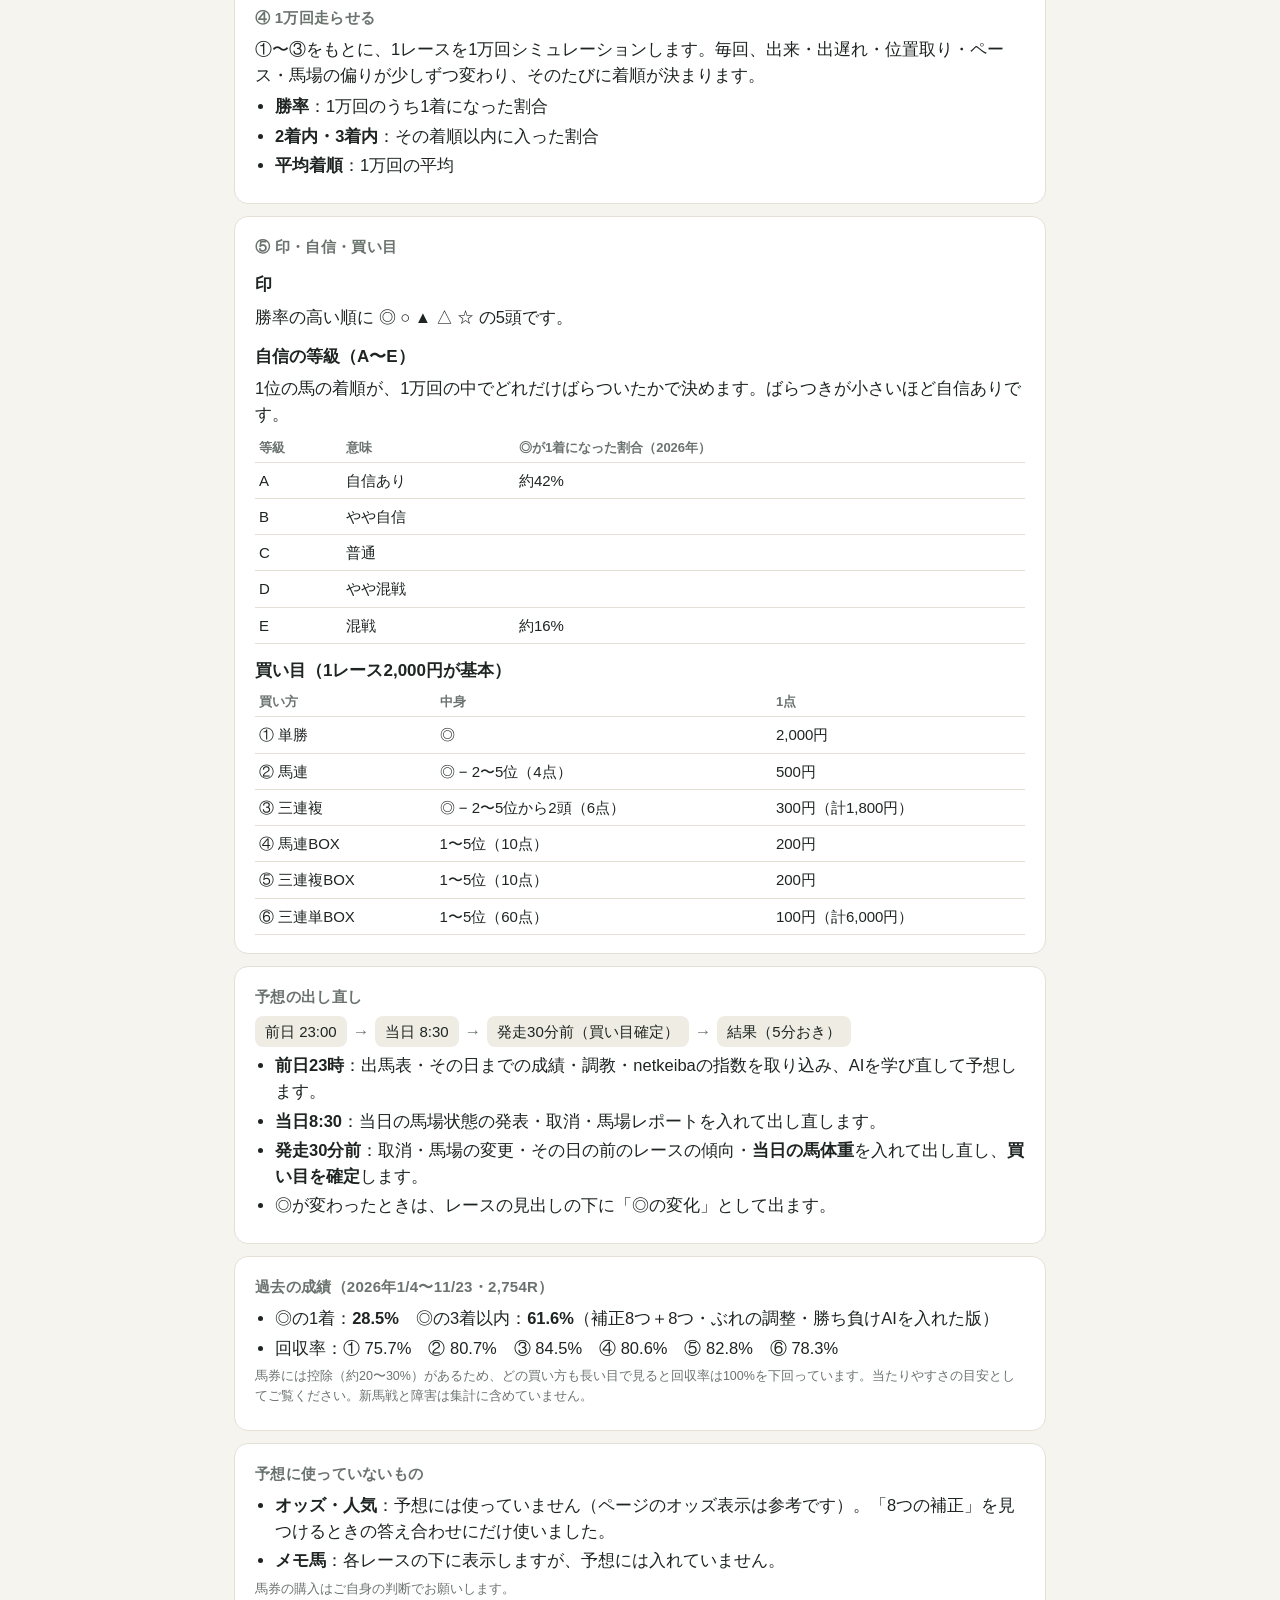
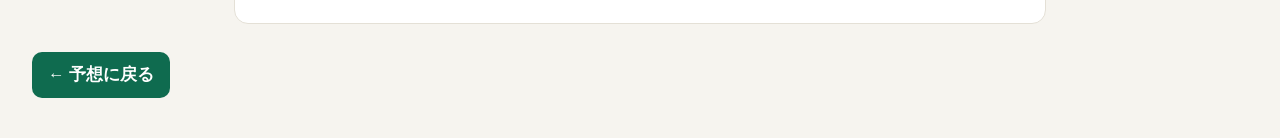
==== commit a57e0141: "勝ち負けを直接当てるAIと2026年の成績 2026-11-27 Co-Authored-By: Claude Opus 5.5 <noreply@anthropic.com>" ====
--- a/howto.html
+++ b/howto.html
@@ -5,7 +5,7 @@
 <meta name="viewport" content="width=device-width,initial-scale=1,viewport-fit=cover">
 <meta name="robots" content="noindex,nofollow">
 <title>予想の考え方</title>
-<link rel="stylesheet" href="style.css?v=1127b">
+<link rel="stylesheet" href="style.css?v=1127c">
 <style>
   .howto main{display:block;max-width:860px}
   .howto .card p{margin:6px 0}
@@ -30,7 +30,7 @@
   <h2>ひとことで</h2>
   <p>出走馬ごとに「今回どのくらい走れそうか」と「その日の馬場・展開」を見積もり、<b>レースを1万回シミュレーション</b>して、勝つ回数・3着以内に入る回数を数えています。</p>
   <p><b>オッズや人気は一切使っていません。</b>馬の走りのデータだけで予想し、人気とは別の目線で評価します。</p>
-  <div class="flow"><span>① 能力を見積もる</span><i>→</i><span>①' 補正（8つ＋8つ）</span><i>→</i><span>② ぶれを見積もる</span><i>→</i><span>③ 馬場・展開の偏り</span><i>→</i><span>④ 1万回走らせる</span><i>→</i><span>⑤ 印・自信・買い目</span></div>
+  <div class="flow"><span>① 能力を見積もる</span><i>→</i><span>①' 補正（8つ＋8つ）</span><i>→</i><span>①'' 勝ち負けAI</span><i>→</i><span>② ぶれを見積もる</span><i>→</i><span>③ 馬場・展開の偏り</span><i>→</i><span>④ 1万回走らせる</span><i>→</i><span>⑤ 印・自信・買い目</span></div>
 </section>
 
 <section class="card">
@@ -95,6 +95,17 @@
 </section>
 
 <section class="card">
+  <h2>①'' 勝ち負けを直接当てるAI（11/27から）</h2>
+  <p>①のAIは「今回の指数」を予想します。ただ、前走の着順や厩舎のように、<b>指数には出にくいけれど勝ち負けには効く</b>情報があります。そこで、<b>着順そのものを当てるAI</b>（LightGBM・順位の学習）を別に作り、シミュの勝率と混ぜています。</p>
+  <ul>
+    <li><b>使う材料</b>：1回目のシミュの勝率・3着内率・平均着順、能力の見積もり、上の補正の材料（キャリア・前走の着順と着差・上がり・調教師・騎手・馬主・年齢・体重・斤量・クラス・間隔・遠征など）、前走のレースレベル、ブリンカー。<b>オッズ・人気は使いません。</b></li>
+    <li><b>流れ</b>：1万回走らせる → AIが点数を付ける → シミュの勝率と混ぜた分だけ能力を上げ下げ → もう一度1万回走らせて、印と買い目を決めます。</li>
+    <li><b>混ぜ方</b>：シミュ0.65：AI0.35。混ぜ方と上げ下げの大きさは2025年のレースで決め、2026年で確かめました（確率の当たり具合ははっきり改善、◎の3着以内 61.1%→61.6%、上位5頭のBOXの的中も上がりました）。</li>
+    <li>AIは2025年1月〜11/23のレースで学んでいます。</li>
+  </ul>
+</section>
+
+<section class="card">
   <h2>② ぶれを見積もる</h2>
   <ul>
     <li><b>出来のぶれ</b>：指数が安定している馬は小さく、波の大きい馬・キャリアの浅い馬は大きくします。</li>
@@ -137,7 +148,7 @@
     <tr><td>B</td><td>やや自信</td><td></td></tr>
     <tr><td>C</td><td>普通</td><td></td></tr>
     <tr><td>D</td><td>やや混戦</td><td></td></tr>
-    <tr><td>E</td><td>混戦</td><td>約18%</td></tr>
+    <tr><td>E</td><td>混戦</td><td>約16%</td></tr>
   </table></div>
   <h3>買い目（1レース2,000円が基本）</h3>
   <div class="scroll"><table class="pt">
@@ -165,8 +176,8 @@
 <section class="card">
   <h2>過去の成績（2026年1/4〜11/23・2,754R）</h2>
   <ul>
-    <li>◎の1着：<b>28.4%</b>　◎の3着以内：<b>61.1%</b>（補正8つ＋8つ・ぶれの調整を入れた版）</li>
-    <li>回収率：① 75.1%　② 79.0%　③ 84.0%　④ 80.1%　⑤ 85.8%　⑥ 80.9%</li>
+    <li>◎の1着：<b>28.5%</b>　◎の3着以内：<b>61.6%</b>（補正8つ＋8つ・ぶれの調整・勝ち負けAIを入れた版）</li>
+    <li>回収率：① 75.7%　② 80.7%　③ 84.5%　④ 80.6%　⑤ 82.8%　⑥ 78.3%</li>
   </ul>
   <p class="muted">馬券には控除（約20〜30%）があるため、どの買い方も長い目で見ると回収率は100%を下回っています。当たりやすさの目安としてご覧ください。新馬戦と障害は集計に含めていません。</p>
 </section>
